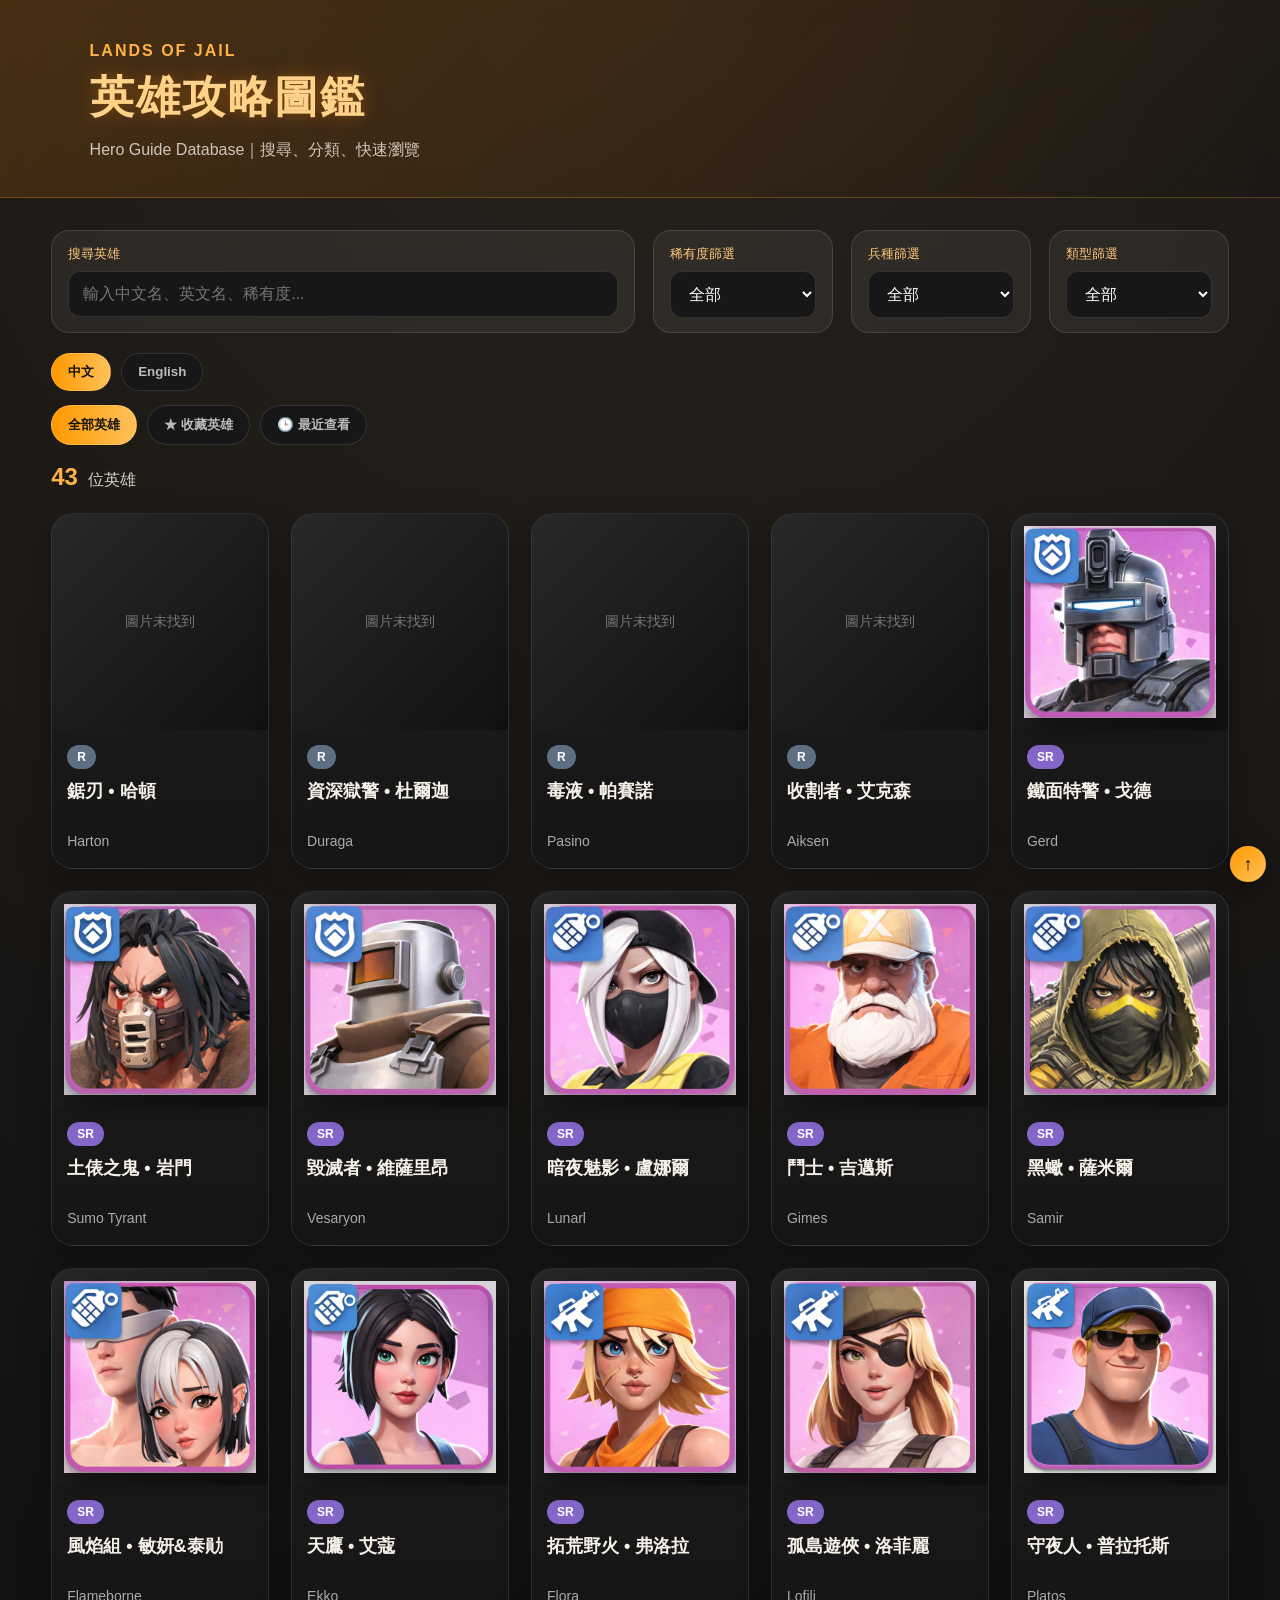
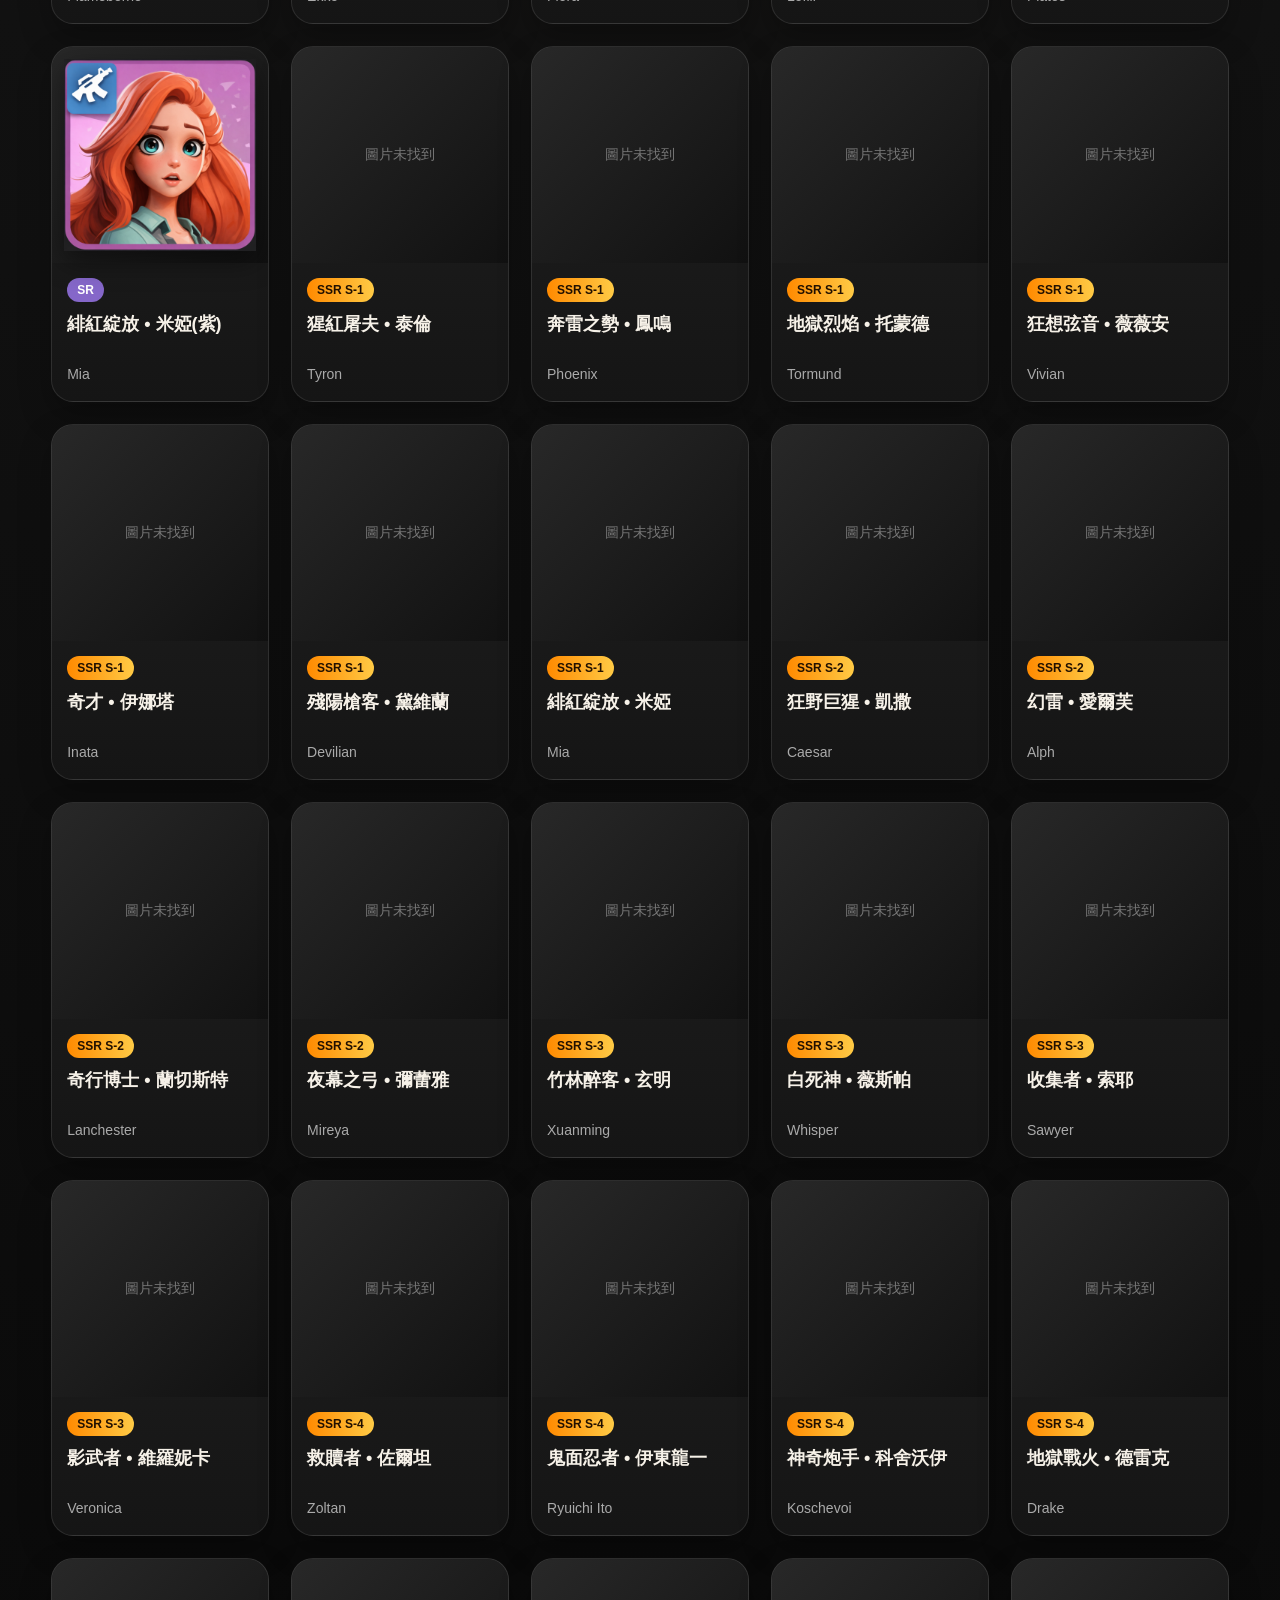
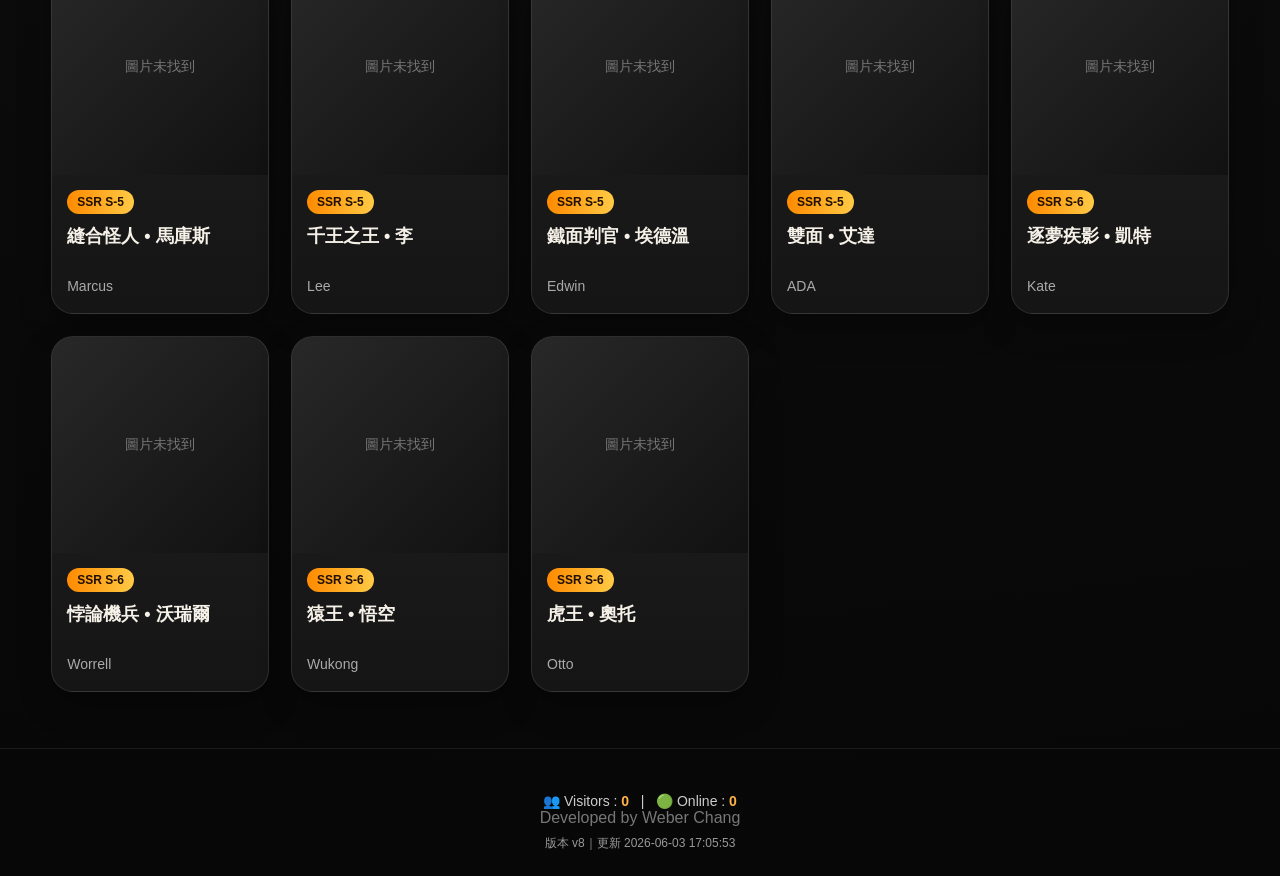
==== index.html @ a863eb81 "Upgrade" ====
<!DOCTYPE html>
<html lang="zh-Hant">
<head>

  <!-- =====================================
       基本設定
  ====================================== -->

  <meta charset="UTF-8">
  <meta name="viewport"
        content="width=device-width, initial-scale=1.0">

  <!-- =====================================
       SEO
  ====================================== -->

  <title>
    Lands of Jail 英雄圖鑑｜英雄技能、專武、收藏查詢
  </title>

  <meta name="description"
        content="Lands of Jail 英雄圖鑑，提供全英雄資料、技能等級、專屬裝備、兵種分類、戰爭型與發展型查詢功能。">

  <meta name="keywords"
        content="Lands of Jail,英雄圖鑑,英雄攻略,Hero Guide,SSR,SR,R,專屬裝備,技能查詢">

  <meta name="author"
        content="Weber Chang">

  <meta name="robots"
        content="index,follow">

  <!-- =====================================
       Open Graph
       Facebook / LINE / Discord
  ====================================== -->

  <meta property="og:title"
        content="Lands of Jail 英雄圖鑑">

  <meta property="og:description"
        content="英雄技能、專武、收藏、兵種分類完整查詢">

  <meta property="og:type"
        content="website">

  <meta property="og:url"
        content="https://zx03941230-blip.github.io/Lands-of-Jail-Web/">

  <meta property="og:image"
        content="https://zx03941230-blip.github.io/Lands-of-Jail-Web/images/cover.jpg">

  <meta property="og:locale"
        content="zh_TW">

  <!-- =====================================
       Twitter Card
  ====================================== -->

  <meta name="twitter:card"
        content="summary_large_image">

  <meta name="twitter:title"
        content="Lands of Jail 英雄圖鑑">

  <meta name="twitter:description"
        content="英雄技能、專武、收藏、兵種分類完整查詢">

  <meta name="twitter:image"
        content="https://zx03941230-blip.github.io/Lands-of-Jail-Web/images/cover.jpg">

  <!-- =====================================
       Favicon
  ====================================== -->

  <link rel="icon" href="favicon.ico">

  <!-- =====================================
       CSS
       修改版號可強制刷新快取
  ====================================== -->

  <link rel="stylesheet"
        href="style.css?v=1.0.5">

</head>
<body>
  <header class="topbar">
    <div>
      <p class="eyebrow">Lands of Jail</p>
      <h1 id="siteTitle">英雄攻略圖鑑</h1>
      <p id="siteSubtitle" class="subtitle">Hero Guide Database｜搜尋、分類、快速瀏覽</p>
    </div>
  </header>

  <main class="container">
    <button id="filterToggleBtn" class="filter-toggle" onclick="toggleFilters()">🔍 搜尋 / 篩選</button>
    <section id="toolbar" class="toolbar">
      <div class="search-wrap">
        <label id="searchLabel" for="searchInput">搜尋英雄</label>
        <input id="searchInput" type="text" placeholder="輸入中文名、英文名、稀有度..." />
      </div>

      <div class="filter-wrap">
        <label id="rarityLabel" for="rarityFilter">稀有度篩選</label>
        <select id="rarityFilter">
          <option value="ALL">全部</option>
        </select>
      </div>
      
      <div class="filter-wrap">
          <label id="roleLabel" for="roleFilter">兵種篩選</label>
          <select id="roleFilter">
            <option value="ALL">全部</option>
          </select>
        </div>

        <div class="filter-wrap">
          <label id="typeLabel" for="typeFilter">類型篩選</label>
          <select id="typeFilter">
            <option value="ALL">全部</option>
          </select>
        </div>
    </section>

    <section class="lang-switch-wrap">
      <button class="lang-btn active" data-lang="zh" onclick="setLanguage('zh', this)">中文</button>
      <button class="lang-btn" data-lang="en" onclick="setLanguage('en', this)">English</button>
    </section>

    <section class="view-tabs">
      <button id="tabAllHeroes" class="view-tab active" data-view="ALL" onclick="setHeroView('ALL', this)">全部英雄</button>
      <button id="tabFavoriteHeroes" class="view-tab" data-view="FAVORITE" onclick="setHeroView('FAVORITE', this)">★ 收藏英雄</button>
      <button id="tabRecentHeroes" class="view-tab" data-view="RECENT" onclick="setHeroView('RECENT', this)">🕒 最近查看</button>
    </section>

    <section class="summary">
      <span id="heroCount">0</span>
      <span id="heroCountText">位英雄</span>
    </section>

    <section id="heroGrid" class="hero-grid"></section>
  </main>

  <footer>
  
    <div class="site-stats">

        👥 Visitors :
        <span id="visitorCount">0</span>

        &nbsp;&nbsp;|&nbsp;&nbsp;

        🟢 Online :
        <span id="onlineCount">0</span>

    </div>
  
    Developed by Weber Chang
    
    <div id="siteVersion" class="site-version">版本載入中...</div>
    
  </footer>


  <script src="heroes.js?v=1.0.5"></script>
  <script>
  
    /* =========================================
       01. DOM Elements
    ========================================= */
    
    const heroGrid = document.getElementById('heroGrid');
    const searchInput = document.getElementById('searchInput');
    const rarityFilter = document.getElementById('rarityFilter');
    const heroCount = document.getElementById('heroCount');
    const roleFilter = document.getElementById('roleFilter');
    const typeFilter = document.getElementById('typeFilter');

    const rarityOrder = ['R', 'SR', 'SSR S-1', 'SSR S-2', 'SSR S-3', 'SSR S-4', 'SSR S-5', 'SSR S-6'];
    let currentHeroId = null;
    let favoriteHeroes = JSON.parse(localStorage.getItem("favoriteHeroes") || "[]");
    let currentHeroView = "ALL";
    let currentLang = localStorage.getItem("currentLang") || "zh";
    let recentHeroes = JSON.parse(localStorage.getItem("recentHeroes") || "[]");

    /* =========================================
       01A. Asset Helpers
    ========================================= */

    function imagePath(hero) {
      return `images/heroes/${hero.image}`;
    }

    /* =========================================
       02. Filter Options
    ========================================= */

    function buildRarityFilter() {
      rarityFilter.innerHTML = `<option value="ALL">${t("all")}</option>`;

      const rarities = [...new Set(HEROES.map(h => h.rarity))]
        .sort((a, b) => rarityOrder.indexOf(a) - rarityOrder.indexOf(b));

      rarities.forEach(rarity => {
        const option = document.createElement('option');
        option.value = rarity;
        option.textContent = rarity;
        rarityFilter.appendChild(option);
      });
    }

    /* =========================================
       03. Render Hero Cards
    ========================================= */

    function renderHeroes() {
      const keyword = searchInput.value.trim().toLowerCase();
      const selectedRarity = rarityFilter.value;
      const selectedRole = roleFilter.value;
      const selectedType = typeFilter.value;

      const filtered = HEROES.filter(hero => {
        const text = `${hero.rarity} ${hero.nameZh} ${hero.nameEn} ${hero.role} ${hero.type}`.toLowerCase();

        const heroRoleZh = String(hero.role || "").split(/\n/)[0].trim();
        const heroTypeZh = String(hero.type || "").split(/\n/)[0].trim();

        const matchKeyword = !keyword || text.includes(keyword);
        const matchRarity = selectedRarity === 'ALL' || hero.rarity === selectedRarity;
        const matchRole = selectedRole === "ALL" || heroRoleZh === selectedRole;
        const matchType = selectedType === "ALL" || heroTypeZh === selectedType;
        
        const matchView =
            currentHeroView === "ALL" ||
            (currentHeroView === "FAVORITE" && favoriteHeroes.includes(hero.id)) ||
            (currentHeroView === "RECENT" && recentHeroes.includes(hero.id));

        return matchKeyword && matchRarity && matchRole && matchType && matchView;
      });

      heroCount.textContent = filtered.length;
      heroGrid.innerHTML = '';

      filtered.forEach(hero => {
        const card = document.createElement('article');
        card.className = 'hero-card';
        card.innerHTML = `
          <div class="image-box">
            <img src="${imagePath(hero)}" alt="${hero.nameZh}" loading="lazy" onerror="this.parentElement.classList.add('missing'); this.remove();" />
          </div>
          <div class="card-body">
            <span class="rarity ${hero.rarity.replaceAll(' ', '_')}">${hero.rarity}</span>
            <h2>${getHeroDisplayName(hero)}</h2>
            <p>${getHeroSubName(hero) || '&nbsp;'}</p>
          </div>
        `;

        card.addEventListener("click", () => openHeroModal(hero));
        heroGrid.appendChild(card);
      });
    }

    /* =========================================
       04. Hero Modal
    ========================================= */

    function openHeroModal(hero) {

        currentHeroId = hero.id;
        addRecentHero(hero.id);

        document.getElementById("heroModal").classList.add("active");

        document.getElementById("modalHeroImage").src = `images/heroes/${hero.image}`;
        document.getElementById("modalHeroImage").alt = getHeroDisplayName(hero);

        document.getElementById("modalRarity").textContent = hero.rarity || "-";
        document.getElementById("modalNameZh").textContent = getHeroDisplayName(hero);
        document.getElementById("modalNameEn").textContent = getHeroSubName(hero);
        document.getElementById("modalMeta").textContent = getHeroMeta(hero);

        document.getElementById("modalStats").innerHTML = `
            <div class="stat-item"><div class="stat-label">${t("statArrestAtk")}</div><div class="stat-value">${formatNumber(hero.stats?.arrestAtk)}</div></div>
            <div class="stat-item"><div class="stat-label">${t("statArrestDef")}</div><div class="stat-value">${formatNumber(hero.stats?.arrestDef)}</div></div>
            <div class="stat-item"><div class="stat-label">${t("statArrestHp")}</div><div class="stat-value">${formatNumber(hero.stats?.arrestHp)}</div></div>
            <div class="stat-item"><div class="stat-label">${t("statWarAtkDef")}</div><div class="stat-value">${formatPercent(hero.stats?.warAtkDef)}</div></div>
        `;

        renderSkillList("modalGlobalBonus", [hero.globalBonus]);
        renderSkillList("modalArrestSkills", hero.arrestSkills);
        renderSkillList("modalWarSkills", hero.warSkills);
        renderEquipment("modalEquipment", hero.exclusiveEquipment);

        toggleEmptySection("modalGlobalBonus");
        toggleEmptySection("modalArrestSkills");
        toggleEmptySection("modalWarSkills");
        toggleEmptySection("modalEquipment");

        updateStaticTexts();
        initMobileSections();

        const url = new URL(window.location);
        url.searchParams.set("id", hero.id);
        history.replaceState(null, "", url);
    }

    function toggleEmptySection(contentId) {
        const content = document.getElementById(contentId);
        if (!content) return;

        const section = content.closest(".modal-section");
        if (!section) return;

        const hasRealContent =
            content.querySelector(".skill-item") ||
            content.querySelector(".stat-item");

        section.style.display = hasRealContent ? "" : "none";
    }
        
    /* =========================================
       05. Mobile Accordion
    ========================================= */
    
    function toggleFilters() {
        document.getElementById("toolbar").classList.toggle("collapsed");
    }
    
    /* =========================================
       05. Mobile Accordion
    ========================================= */
    
    function initMobileSections() {
        const isMobile = window.innerWidth <= 1024;
        const sections = document.querySelectorAll(".modal-section");

        sections.forEach(section => {
            const title = section.querySelector("h3");

            if (!title) return;

            title.onclick = null;

            if (!isMobile) {
                section.classList.remove("collapsed");
                return;
            }

            title.onclick = () => {
                section.classList.toggle("collapsed");
            };

            // 非 PC 版：全部預設收合
            section.classList.add("collapsed");
        });
    }
    
    /* =========================================
       06. Equipment Render
    ========================================= */
    
    function renderEquipment(targetId, equipment) {
        const target = document.getElementById(targetId);

        if (!equipment || !equipment.name || equipment.name === "-") {
            target.innerHTML = `<p class="empty-text">${t("noData")}</p>`;
            return;
        }

        let html = "";

        html += createSkillHTML({
            name: equipment.name,
            description: t("equipment"),
            image: equipment.image
        });

        if (equipment.arrestSkill && equipment.arrestSkill.name && equipment.arrestSkill.name !== "-") {
            html += createSkillHTML({
                ...equipment.arrestSkill,
                description: getZhOnly(equipment.arrestSkill.description)
            });
        }

        if (equipment.warSkill && equipment.warSkill.name && equipment.warSkill.name !== "-") {
            html += createSkillHTML({
                ...equipment.warSkill,
                description: getZhOnly(equipment.warSkill.description)
            });
        }

        target.innerHTML = html;
    }
    
    /* =========================================
       07. Format Helpers
    ========================================= */
    
    function formatNumber(value) {
        if (value === undefined || value === null || value === "" || value === "-") {
            return "-";
        }

        const num = Number(value);

        if (Number.isNaN(num)) {
            return value;
        }

        return num.toLocaleString("en-US");
    }

    function formatPercent(value) {
        if (value === undefined || value === null || value === "" || value === "-") {
            return "-";
        }

        const num = Number(value);

        if (Number.isNaN(num)) {
            return value;
        }

        return `${(num * 100).toFixed(2)}%`;
    }

    /* =========================================
       08. Share Hero Link
       維護說明：
       - 複製目前網址
       - 搭配 ?id=Hxxx 可直接分享指定英雄
    ========================================= */
    function copyHeroLink() {
        const currentUrl = window.location.href;
        const btn = document.querySelector(".share-btn");

        navigator.clipboard.writeText(currentUrl).then(() => {
            const oldText = btn.textContent;

            btn.textContent = t("copied");

            setTimeout(() => {
                btn.textContent = t("share");
            }, 1500);
        }).catch(() => {
            alert(
                isEnglishMode()
                    ? "Copy failed. Please copy the URL manually."
                    : "複製失敗，請手動複製網址。"
            );
        });
    }

    function closeHeroModal() {
        document.getElementById("heroModal").classList.remove("active");

        const url = new URL(window.location);
        url.searchParams.delete("id");
        history.replaceState(null, "", url);
    }
    
    /* =========================================
       09. Back To Top
       維護說明：
       - 首頁狀態：回到網頁最上方
       - Modal 開啟狀態：回到 Modal 最上方
    ========================================= */
    function scrollModalTop() {
        const activeModalCard = document.querySelector(".modal-overlay.active .modal-card");

        if (activeModalCard) {
            activeModalCard.scrollTo({
                top: 0,
                behavior: "smooth"
            });
        } else {
            window.scrollTo({
                top: 0,
                behavior: "smooth"
            });
        }
    }

    /* =========================================
       10. Skill Render
    ========================================= */

    function renderSkillList(targetId, skills) {
        const target = document.getElementById(targetId);

        if (!skills || skills.length === 0) {
            target.innerHTML = `<p class="empty-text">${t("noData")}</p>`;
            return;
        }

        target.innerHTML = skills
            .filter(skill => skill.name && skill.name !== "-")
            .map(skill => createSkillHTML(skill))
            .join("");

        if (target.innerHTML.trim() === "") {
            target.innerHTML = `<p class="empty-text">${t("noData")}</p>`;
        }
    }

    function renderSingleSkill(targetId, item) {
        const target = document.getElementById(targetId);

        if (!item || !item.name || item.name === "-") {
            target.innerHTML = `<p class="empty-text">${t("noData")}</p>`;
            return;
        }

        target.innerHTML = createSkillHTML(item);
    }

    /* =========================================
       11. Skill Level System
    ========================================= */

    function createSkillHTML(skill) {
        const img = skill.image && !skill.image.endsWith("_-.png")
            ? `images/skills/${skill.image}`
            : "";

        const hasLevels = skill.template && skill.maxLevel && skill.levels;

        const defaultLv = skill.maxLevel || 1;
        const desc = hasLevels
            ? buildSkillDescription(skill, defaultLv)
            : (
                isEnglishMode()
                    ? (skill.descriptionEn || skill.description || skill.arrestDescription || skill.warDescription || "-")
                    : (skill.description || skill.arrestDescription || skill.warDescription || "-")
              );

        const levelButtons = hasLevels
            ? createLevelButtons(skill.maxLevel, defaultLv)
            : "";

        return `
            <div class="skill-item">
                <div class="skill-media">
                    ${
                        img
                        ? `<img src="${img}" alt="${skill.name}" onerror="this.style.display='none'">`
                        : ""
                    }

                    ${levelButtons}
                </div>

                <div class="skill-info">
                    ${getSkillName(skill) ? `<h4>${getSkillName(skill)}</h4>` : ""}

                    <p class="skill-desc"
                       data-template="${escapeHtml(getSkillTemplate(skill))}"
                       data-levels='${JSON.stringify(skill.levels || {})}'>
                       ${desc}
                    </p>
                </div>
            </div>
        `;
    }
    
    function createLevelButtons(maxLevel, activeLevel) {
        let html = `<div class="skill-levels">`;

        for (let i = 1; i <= maxLevel; i++) {
            html += `
                <button class="level-btn ${i === activeLevel ? "active" : ""}"
                        onclick="changeSkillLevel(this, ${i})">
                    Lv.${i}
                </button>
            `;
        }

        html += `</div>`;
        return html;
    }

    function changeSkillLevel(button, level) {
        const skillItem = button.closest(".skill-item");
        const descEl = skillItem.querySelector(".skill-desc");

        const template = descEl.dataset.template;
        const levels = JSON.parse(descEl.dataset.levels || "{}");

        descEl.innerHTML = applySkillTemplate(template, levels[level]);

        skillItem.querySelectorAll(".level-btn").forEach(btn => {
            btn.classList.remove("active");
        });

        button.classList.add("active");
    }

    function buildSkillDescription(skill, level) {
        return applySkillTemplate(getSkillTemplate(skill), skill.levels?.[level]);
    }

    function applySkillTemplate(template, values) {
        if (!template || !values) {
            return "-";
        }

        return escapeHtml(template)
            .replaceAll("{A}", `<span class="skill-var">${values.A ?? "-"}</span>`)
            .replaceAll("{B}", `<span class="skill-var">${values.B ?? "-"}</span>`)
            .replaceAll("{C}", `<span class="skill-var">${values.C ?? "-"}</span>`);
    }

    /* =========================================
       12. Text Helpers
    ========================================= */

    function escapeHtml(text) {
        return String(text)
            .replaceAll("&", "&amp;")
            .replaceAll('"', "&quot;")
            .replaceAll("<", "&lt;")
            .replaceAll(">", "&gt;");
    }
    
    function getZhOnly(text) {
        if (!text) return "-";

        return String(text)
            .split(/\n/)
            .map(line => line.trim())
            .filter(line => line)
            .filter(line => !/^[A-Za-z0-9\s.,%'"()\-:+/]+$/.test(line))
            .join("\n") || "-";
    }
    
    /* =========================================
       13. URL Hero Direct Open
    ========================================= */
    
    function openHeroFromUrl() {
        const params = new URLSearchParams(window.location.search);
        const heroId = params.get("id");

        if (!heroId) return;

        const hero = HEROES.find(h => h.id === heroId);

        if (hero) {
            openHeroModal(hero);
        }
    }
    
    /* =========================================
       14. Filter Builder
    ========================================= */
    
    function translateRole(role){

        const map = {

            "槍械兵":"Shooter",

            "投彈兵":"Bomber",

            "盾牌兵":"Guardian"
        };

        return isEnglishMode()
            ? (map[role] || role)
            : role;
    }
    
    function translateType(type){

        const map = {

            "軍事型":"Military",

            "發展型":"Development"
        };

        return isEnglishMode()
            ? (map[type] || type)
            : type;
    }
    

    function buildExtraFilters() {
        buildSelectFilter(roleFilter, HEROES.map(h => h.role), "role");
        buildSelectFilter(typeFilter, HEROES.map(h => h.type), "type");
    }

    function getPrimaryZhValue(value) {
        return String(value || "")
            .split(/\n/)
            .map(v => v.trim())
            .filter(Boolean)[0] || "";
    }

    function buildSelectFilter(selectEl, values, kind) {
        const cleanValues = [...new Set(
            values
                .map(getPrimaryZhValue)
                .filter(v => v && v !== "-")
        )].sort();

        cleanValues.forEach(value => {
            const option = document.createElement("option");
            option.value = value;

            if (kind === "role") {
                option.textContent = translateRole(value);
            } else if (kind === "type") {
                option.textContent = translateType(value);
            } else {
                option.textContent = value;
            }

            selectEl.appendChild(option);
        });
    }

    /* =========================================
       15. App Init 初始化語言按鈕
    ========================================= */

    window.addEventListener("DOMContentLoaded", async () => {

        /* =========================
           Modal 點背景關閉
        ========================= */

        document
            .getElementById("heroModal")
            .addEventListener("click", function (e) {

                if (e.target.id === "heroModal") {
                    closeHeroModal();
                }

            });

        /* =========================
           手機預設收合搜尋
        ========================= */

        if (window.innerWidth <= 768) {

            document
                .getElementById("toolbar")
                .classList.add("collapsed");

        }

        /* =========================
           建立篩選器
        ========================= */

        buildRarityFilter();
        buildExtraFilters();

        /* =========================
           初始化語言按鈕
        ========================= */

        document
            .querySelectorAll(".lang-btn")
            .forEach(btn => {

                btn.classList.toggle(
                    "active",
                    btn.dataset.lang === currentLang
                );

            });

        /* =========================
           首次渲染
           先顯示英雄，避免 Firebase 失敗影響畫面
        ========================= */

        renderHeroes();

        updateStaticTexts();

        loadSiteVersion();

        openHeroFromUrl();

        /* =========================
           搜尋事件
        ========================= */

        searchInput.addEventListener(
            "input",
            renderHeroes
        );

        rarityFilter.addEventListener(
            "change",
            renderHeroes
        );

        roleFilter.addEventListener(
            "change",
            renderHeroes
        );

        typeFilter.addEventListener(
            "change",
            renderHeroes
        );

        /* =========================
           Firebase 統計
           放最後，失敗也不影響英雄列表
        ========================= */

        try {

            if (typeof initVisitorCounter === "function") {
                await initVisitorCounter();
            }

            if (typeof initOnlineCounter === "function") {
                await initOnlineCounter();
            }

            if (typeof startVisitorDisplay === "function") {
                startVisitorDisplay();
            }

        } catch (err) {

            console.warn(
                "Firebase Stats Init Failed",
                err
            );

        }

    });
    
    /* =========================================
       15A. Site Version
    ========================================= */
    
    function loadSiteVersion() {
        fetch(`version.json?v=${Date.now()}`)
            .then(res => res.json())
            .then(data => {
                document.getElementById("siteVersion").textContent =
                    `版本 v${data.version}｜更新 ${data.updatedAt}`;
            })
            .catch(() => {
                document.getElementById("siteVersion").textContent =
                    "版本資訊無法讀取";
            });
    }
    
    /* =========================================
       16. Favorites function | 收藏
    ========================================= */
    
    function toggleFavoriteHero() {
        if (!currentHeroId) return;

        if (favoriteHeroes.includes(currentHeroId)) {
            favoriteHeroes = favoriteHeroes.filter(id => id !== currentHeroId);
        } else {
            favoriteHeroes.push(currentHeroId);
        }

        localStorage.setItem("favoriteHeroes", JSON.stringify(favoriteHeroes));
        updateFavoriteButton();
    }

    function updateFavoriteButton() {
        const btn = document.querySelector(".favorite-btn");
        if (!btn || !currentHeroId) return;

        if (favoriteHeroes.includes(currentHeroId)) {
            btn.textContent = t("favorited");
            btn.classList.add("active");
        } else {
            btn.textContent = t("favorite");
            btn.classList.remove("active");
        }
    }
    
    /* =========================================
       17. 上一位 / 下一位 function
    ========================================= */
    
    function getCurrentHeroIndex() {
        return HEROES.findIndex(hero => hero.id === currentHeroId);
    }

    function openPrevHero() {
        const index = getCurrentHeroIndex();
        if (index < 0) return;

        const prevIndex = index === 0 ? HEROES.length - 1 : index - 1;
        openHeroModal(HEROES[prevIndex]);
    }

    function openNextHero() {
        const index = getCurrentHeroIndex();
        if (index < 0) return;

        const nextIndex = index === HEROES.length - 1 ? 0 : index + 1;
        openHeroModal(HEROES[nextIndex]);
    }
    
    /* =========================================
       18. 最近查看 function
    ========================================= */
    
    function setHeroView(view, button) {
        currentHeroView = view;

        document.querySelectorAll(".view-tab").forEach(btn => {
            btn.classList.remove("active");
        });

        button.classList.add("active");

        renderHeroes();
    }

    function addRecentHero(heroId) {
        recentHeroes = recentHeroes.filter(id => id !== heroId);
        recentHeroes.unshift(heroId);
        recentHeroes = recentHeroes.slice(0, 20);

        localStorage.setItem("recentHeroes", JSON.stringify(recentHeroes));
    }
    
    /* =========================================
       19. Language Switch function
    ========================================= */
    
    function setLanguage(lang, button) {
        currentLang = lang;
        localStorage.setItem("currentLang", lang);

        document.querySelectorAll(".lang-btn").forEach(btn => {
            btn.classList.toggle("active", btn.dataset.lang === currentLang);
        });

        rebuildFiltersForCurrentLanguage();
        renderHeroes();
        updateStaticTexts();

        if (currentHeroId) {
            const hero = HEROES.find(h => h.id === currentHeroId);
            if (hero && document.getElementById("heroModal").classList.contains("active")) {
                openHeroModal(hero);
            }
        }
    }

    function rebuildFiltersForCurrentLanguage() {
        const selectedRarity = rarityFilter.value || "ALL";
        const selectedRole = roleFilter.value || "ALL";
        const selectedType = typeFilter.value || "ALL";

        rarityFilter.innerHTML =
            `<option value="ALL">${t("all")}</option>`;

        roleFilter.innerHTML =
            `<option value="ALL">${t("all")}</option>`;

        typeFilter.innerHTML =
            `<option value="ALL">${t("all")}</option>`;

        buildRarityFilter();
        buildExtraFilters();

        rarityFilter.value = [...rarityFilter.options].some(o => o.value === selectedRarity)
            ? selectedRarity
            : "ALL";

        roleFilter.value = [...roleFilter.options].some(o => o.value === selectedRole)
            ? selectedRole
            : "ALL";

        typeFilter.value = [...typeFilter.options].some(o => o.value === selectedType)
            ? selectedType
            : "ALL";
    }

    function isEnglishMode() {
        return currentLang === "en";
    }

    function getHeroDisplayName(hero) {
        return isEnglishMode()
            ? (hero.nameEn || hero.nameZh || "-")
            : (hero.nameZh || "-");
    }

    function getHeroSubName(hero) {
        return isEnglishMode()
            ? (hero.nameZh || "")
            : (hero.nameEn || "");
    }

    function getFirstLine(text) {
        return String(text || "-").split(/\n/)[0].trim() || "-";
    }

    function getSecondLine(text) {
        return String(text || "").split(/\n/)[1]?.trim() || "";
    }

    function getHeroRole(hero) {
        const zh = getFirstLine(hero.role);
        const en = getSecondLine(hero.role) || translateRole(zh);
        return isEnglishMode() ? en : zh;
    }

    function getHeroType(hero) {
        const zh = getFirstLine(hero.type);
        const en = getSecondLine(hero.type) || translateType(zh);
        return isEnglishMode() ? en : zh;
    }

    function getHeroObtainSource(hero) {
        const zh = getFirstLine(hero.obtainSource);
        const en = getSecondLine(hero.obtainSource);
        return isEnglishMode() ? (en || zh) : zh;
    }

    function getHeroMeta(hero) {
        return `${getHeroRole(hero)} ｜ ${getHeroType(hero)} ｜ ${getHeroObtainSource(hero)}`;
    }

    function getSkillTemplate(skill) {
        return isEnglishMode()
            ? (skill.templateEn || skill.template || "")
            : (skill.template || "");
    }

    function getSkillName(skill) {
        return isEnglishMode()
            ? ""
            : (skill.name || "-");
    }
    
    function t(key) {

        const dict = {

            zh: {
                title: "英雄攻略圖鑑",
                subtitle: "Hero Guide Database｜搜尋、分類、快速瀏覽",
                filterToggle: "🔍 搜尋 / 篩選",
                searchHero: "搜尋英雄",
                searchPlaceholder: "輸入中文名、英文名、稀有度...",
                rarityFilter: "稀有度篩選",
                roleFilter: "兵種篩選",
                typeFilter: "類型篩選",
                heroCount: "位英雄",
                allHeroes: "全部英雄",
                favoriteHeroes: "★ 收藏英雄",
                recentHeroes: "🕒 最近查看",
                all: "全部",

                shooter: "槍械兵",
                bomber: "投彈兵",
                guardian: "盾牌兵",
                military: "軍事型",
                development: "發展型",

                stats: "能力數值",
                globalBonus: "全域加成",
                arrestSkills: "緝捕技能",
                warSkills: "戰爭技能",
                equipment: "專屬裝備",
                share: "🔗 分享",
                copied: "✓ 已複製",
                favorite: "☆ 收藏",
                favorited: "★ 已收藏",
                prev: "← 上一位",
                next: "下一位 →",
                noData: "無資料",

                statArrestAtk: "緝捕攻擊",
                statArrestDef: "緝捕防禦",
                statArrestHp: "緝捕生命",
                statWarAtkDef: "戰爭攻防"
            },

            en: {
                title: "Hero Guide",
                subtitle: "Search · Filter · Browse Heroes",
                filterToggle: "🔍 Search / Filters",
                searchHero: "Search Hero",
                searchPlaceholder: "Hero name, rarity...",
                rarityFilter: "Rarity",
                roleFilter: "Troop Type",
                typeFilter: "Category",
                heroCount: "Heroes",
                allHeroes: "All Heroes",
                favoriteHeroes: "★ Favorites",
                recentHeroes: "🕒 Recent",
                all: "All",

                shooter: "Shooter",
                bomber: "Bomber",
                guardian: "Guardian",
                military: "Military",
                development: "Development",

                stats: "Stats",
                globalBonus: "Global Bonus",
                arrestSkills: "Arrest Skills",
                warSkills: "War Skills",
                equipment: "Exclusive Equipment",
                share: "🔗 Share",
                copied: "✓ Copied",
                favorite: "☆ Favorite",
                favorited: "★ Favorited",
                prev: "← Previous",
                next: "Next →",
                noData: "No data",

                statArrestAtk: "Arrest ATK",
                statArrestDef: "Arrest DEF",
                statArrestHp: "Arrest HP",
                statWarAtkDef: "War ATK/DEF"
            }
        };

        return dict[currentLang]?.[key]
            || dict.zh[key]
            || key;
    }

    function updateStaticTexts() {

        document.documentElement.lang = isEnglishMode() ? "en" : "zh-Hant";

        document.getElementById("siteTitle").textContent =
            t("title");

        document.getElementById("siteSubtitle").textContent =
            t("subtitle");

        document.getElementById("filterToggleBtn").textContent =
            t("filterToggle");

        document.getElementById("searchLabel").textContent =
            t("searchHero");

        searchInput.placeholder =
            t("searchPlaceholder");

        document.getElementById("rarityLabel").textContent =
            t("rarityFilter");

        document.getElementById("roleLabel").textContent =
            t("roleFilter");

        document.getElementById("typeLabel").textContent =
            t("typeFilter");

        document.getElementById("tabAllHeroes").textContent =
            t("allHeroes");

        document.getElementById("tabFavoriteHeroes").textContent =
            t("favoriteHeroes");

        document.getElementById("tabRecentHeroes").textContent =
            t("recentHeroes");

        document.getElementById("heroCountText").textContent =
            t("heroCount");

        document.getElementById("titleStats").textContent =
            t("stats");

        document.getElementById("titleGlobalBonus").textContent =
            t("globalBonus");

        document.getElementById("titleArrestSkills").textContent =
            t("arrestSkills");

        document.getElementById("titleWarSkills").textContent =
            t("warSkills");

        document.getElementById("titleEquipment").textContent =
            t("equipment");

        document.getElementById("shareBtn").textContent =
            t("share");

        document.getElementById("prevHeroBtn").textContent =
            t("prev");

        document.getElementById("nextHeroBtn").textContent =
            t("next");

        updateFavoriteButton();
    }
    
    /* =========================================
       20. Visitor Counter | 統計在線人數資料相關
    ========================================= */
    
    /* －－－－ 累積訪客 －－－－ */ 
    
    async function initVisitorCounter(){

        if(localStorage.getItem("visited")){
            return;
        }

        const counterRef =
            firebaseRef(firebaseDB,"site/visitors");

        const snap =
            await firebaseGet(counterRef);

        let count = 0;

        if(snap.exists()){
            count = snap.val();
        }

        count++;

        await firebaseSet(counterRef,count);

        localStorage.setItem("visited","1");
    }
    
    /* －－－－ 在線人數 －－－－ */ 
    
    async function initOnlineCounter(){

        const userId =
            crypto.randomUUID();

        const onlineRef =
            firebaseRef(firebaseDB,
            `online/${userId}`);

        await firebaseSet(onlineRef,true);

        firebaseOnDisconnect(onlineRef).remove();

        firebaseOnValue(
            firebaseRef(firebaseDB,"online"),
            snapshot=>{

                const online =
                    snapshot.exists()
                    ? Object.keys(snapshot.val()).length
                    : 0;

                document.getElementById(
                    "onlineCount"
                ).textContent = online;

            }
        );
    }
    
    /* －－－－ 更新訪客數 －－－－ */ 
    
    function startVisitorDisplay(){

        firebaseOnValue(
            firebaseRef(firebaseDB,"site/visitors"),
            snapshot=>{

                document.getElementById(
                    "visitorCount"
                ).textContent =
                    snapshot.val() || 0;

            }
        );
    }

  </script>

<!-- Hero Detail Modal -->
<div id="heroModal" class="modal-overlay">
  <div class="modal-card">
    <button class="modal-close" onclick="closeHeroModal()">×</button>

    <div class="modal-header mobile-hero-card">
      <img id="modalHeroImage" class="modal-hero-img" src="" alt="">

      <div class="hero-header-info">
        <div id="modalRarity" class="modal-rarity"></div>

        <div class="modal-title-row">
          <h2 id="modalNameZh"></h2>

          <div class="modal-action-row">
            <button
                id="shareBtn"
                class="share-btn"
                onclick="copyHeroLink()">
                🔗 分享
            </button>
            <button
                id="favoriteBtn"
                class="favorite-btn"
                onclick="toggleFavoriteHero()">
                ☆ 收藏
            </button>
          </div>
        </div>

        <p id="modalNameEn"></p>
        <p id="modalMeta"></p>
      </div>
    </div>

    <div class="modal-section">
      <h3 id="titleStats">能力數值</h3>
      <div id="modalStats" class="stat-grid"></div>
    </div>

    <div class="modal-section">
      <h3 id="titleGlobalBonus">全域加成</h3>
      <div id="modalGlobalBonus" class="skill-list"></div>
    </div>

    <div class="modal-section">
      <h3 id="titleArrestSkills">緝捕技能</h3>
      <div id="modalArrestSkills" class="skill-list"></div>
    </div>

    <div class="modal-section">
      <h3 id="titleWarSkills">戰爭技能</h3>
      <div id="modalWarSkills" class="skill-list"></div>
    </div>

    <div class="modal-section">
      <h3 id="titleEquipment">專屬裝備</h3>
      <div id="modalEquipment" class="skill-list"></div>
    </div>

    <div class="modal-nav-row">
      <button id="prevHeroBtn" onclick="openPrevHero()">
          ← 上一位
      </button>

      <button id="nextHeroBtn" onclick="openNextHero()">
          下一位 →
      </button>
    </div>
  </div>
</div>

<button id="backToTop" class="back-to-top" onclick="scrollModalTop()">↑</button>

  <script type="module">

  import { initializeApp }
  from "https://www.gstatic.com/firebasejs/12.14.0/firebase-app.js";

  import {
    getDatabase,
    ref,
    get,
    set,
    update,
    onValue,
    onDisconnect
  }
  from "https://www.gstatic.com/firebasejs/12.14.0/firebase-database.js";

  const firebaseConfig = {
    apiKey: "AIzaSyBDoK1997T6r38GlGWONnDNDJZld1ohb4Y",
    authDomain: "landsofjailheroguide.firebaseapp.com",
    databaseURL: "https://landsofjailheroguide-default-rtdb.asia-southeast1.firebasedatabase.app",
    projectId: "landsofjailheroguide",
    storageBucket: "landsofjailheroguide.firebasestorage.app",
    messagingSenderId: "719438956568",
    appId: "1:719438956568:web:b104bb0191fa20ae2f9b6d"
  };

  const app = initializeApp(firebaseConfig);
  const db = getDatabase(app);

  window.firebaseDB = db;
  window.firebaseRef = ref;
  window.firebaseGet = get;
  window.firebaseSet = set;
  window.firebaseUpdate = update;
  window.firebaseOnValue = onValue;
  window.firebaseOnDisconnect = onDisconnect;

  </script>

</body>
</html>
---- style.css ----
/* =========================================
   Lands of Jail Hero Database UI
   Developed by Weber Chang
========================================= */

/* =========================================
   01. Global Reset
   未來新增：全站通用設定放這裡
========================================= */

*{
    box-sizing:border-box;
    margin:0;
    padding:0;
}

html{
    scroll-behavior:smooth;
}

body{
    font-family:"Microsoft JhengHei",Arial,sans-serif;
    background:radial-gradient(circle at top,#27211b 0,#111 42%,#070707 100%);
    color:#f6f1e8;
    min-height:100vh;
    overflow-x:hidden;
}

/* =========================================
   02. Topbar
   未來新增：Logo、網站標題、語言切換入口放這裡
========================================= */

.topbar{
    padding:42px 7vw 34px;
    border-bottom:1px solid rgba(255,174,66,.25);
    background:linear-gradient(135deg,rgba(255,136,0,.18),rgba(0,0,0,.10));
    backdrop-filter:blur(12px);
}

.eyebrow{
    color:#ffb347;
    font-weight:700;
    letter-spacing:2px;
    text-transform:uppercase;
    margin-bottom:8px;
}

.topbar h1{
    font-size:44px;
    letter-spacing:2px;
    color:#ffd28a;
    text-shadow:0 0 18px rgba(255,136,0,.35);
}

.subtitle{
    margin-top:10px;
    color:#cfc7bb;
    line-height:1.6;
}

/* =========================================
   03. Main Layout
   未來新增：主容器、頁面寬度、區塊間距放這裡
========================================= */

.container{
    width:min(1280px,92vw);
    margin:0 auto;
    padding:32px 0 56px;
}

/* =========================================
   04. Toolbar / Filters
   未來新增：搜尋、稀有度、兵種、類型、語言篩選放這裡
========================================= */

.toolbar{
    display:grid;
    grid-template-columns:1fr 180px 180px 180px;
    gap:18px;
    margin-bottom:20px;
}

.search-wrap,
.filter-wrap{
    background:rgba(255,255,255,.06);
    border:1px solid rgba(255,255,255,.12);
    border-radius:18px;
    padding:14px 16px;
    backdrop-filter:blur(10px);
}

label{
    display:block;
    font-size:13px;
    color:#ffca7a;
    margin-bottom:8px;
}

input,
select{
    width:100%;
    border:0;
    outline:0;
    border-radius:12px;
    background:#171717;
    color:#fff;
    padding:13px 14px;
    font-size:16px;
    border:1px solid rgba(255,255,255,.12);
    transition:.2s;
}

input:focus,
select:focus{
    border-color:#ff9f1a;
    box-shadow:0 0 0 3px rgba(255,159,26,.16);
}

.filter-toggle{
    display:none;
}

/* =========================================
   04A. View Tabs
   未來新增：全部 / 收藏 / 最近查看 Tab 放這裡
========================================= */

.view-tabs{
    display:flex;
    gap:10px;
    margin:0 0 18px;
    flex-wrap:wrap;
}

.view-tab{
    border:1px solid rgba(255,255,255,.12);
    background:#171717;
    color:#bbb;
    padding:10px 16px;
    border-radius:999px;
    font-weight:800;
    cursor:pointer;
    transition:.2s;
}

.view-tab:hover{
    color:#fff;
    border-color:rgba(255,180,70,.35);
}

.view-tab.active{
    background:linear-gradient(90deg,#ff9900,#ffc15a);
    color:#111;
}

/* =========================================
   04B. Language Switch | 語言切換
========================================= */

.lang-switch-wrap{
    display:flex;
    gap:10px;
    margin:0 0 14px;
}

.lang-btn{
    border:1px solid rgba(255,255,255,.12);
    background:#171717;
    color:#bbb;
    padding:9px 16px;
    border-radius:999px;
    font-weight:800;
    cursor:pointer;
    transition:.2s;
}

.lang-btn.active{
    background:linear-gradient(90deg,#ff9900,#ffc15a);
    color:#111;
}

/* =========================================
   05. Summary
   未來新增：英雄數量、搜尋結果提示放這裡
========================================= */

.summary{
    margin:8px 0 22px;
    color:#d8d0c4;
}

.summary span:first-child{
    color:#ffb347;
    font-size:24px;
    font-weight:800;
    margin-right:6px;
}

/* =========================================
   06. Hero Grid
   未來新增：卡片排列、卡片間距放這裡
========================================= */

.hero-grid{
    display:grid;
    grid-template-columns:repeat(auto-fill,minmax(190px,1fr));
    gap:22px;
}

/* =========================================
   07. Hero Card
   未來新增：收藏星號、卡片標籤、卡片特效放這裡
========================================= */

.hero-card{
    background:linear-gradient(180deg,#202020,#151515);
    border:1px solid rgba(255,255,255,.1);
    border-radius:22px;
    overflow:hidden;
    box-shadow:0 14px 32px rgba(0,0,0,.28);
    transition:transform .22s,border-color .22s,box-shadow .22s;
    cursor:pointer;
    position:relative;
}

.hero-card:hover{
    transform:translateY(-5px);
    border-color:rgba(255,160,40,.45);
    box-shadow:0 18px 42px rgba(255,130,0,.16);
}

/* =========================================
   08. Hero Image
   未來新增：圖片載入中、缺圖樣式放這裡
========================================= */

.image-box{
    aspect-ratio:1/1;
    background:linear-gradient(135deg,#282828,#111);
    display:flex;
    align-items:center;
    justify-content:center;
    padding:12px;
}

.image-box img{
    width:100%;
    height:100%;
    object-fit:contain;
    filter:drop-shadow(0 10px 14px rgba(0,0,0,.42));
}

.image-box.missing::after{
    content:"圖片未找到";
    color:#777;
    font-size:14px;
}

/* =========================================
   09. Card Body
   未來新增：卡片副標、職業簡寫、快速資訊放這裡
========================================= */

.card-body{
    padding:15px 15px 17px;
}

.card-body h2{
    font-size:18px;
    line-height:1.35;
    margin-bottom:6px;
    min-height:48px;
}

.card-body p{
    color:#aaa;
    font-size:14px;
    min-height:18px;
}

/* =========================================
   10. Rarity Badge
   未來新增：稀有度顏色、SSR特效放這裡
========================================= */

.rarity{
    display:inline-block;
    padding:5px 10px;
    border-radius:999px;
    font-size:12px;
    font-weight:800;
    background:#333;
    color:#fff;
    margin-bottom:10px;
}

.rarity.R{
    background:#5f6f82;
}

.rarity.SR{
    background:#8567c9;
}

.rarity.SSR_S-1,
.rarity.SSR_S-2,
.rarity.SSR_S-3,
.rarity.SSR_S-4,
.rarity.SSR_S-5,
.rarity.SSR_S-6{
    background:linear-gradient(90deg,#ff8a00,#ffca45);
    color:#211000;
}

/* =========================================
   11. Empty Text
   未來新增：無資料、無圖片、查無英雄提示放這裡
========================================= */

.empty-text{
    color:#888;
    font-size:14px;
    padding:12px;
}

/* =========================================
   12. Footer
   未來新增：版本資訊、更新日期、作者資訊、瀏覽人數放這裡
========================================= */

footer{
    text-align:center;
    color:#777;
    border-top:1px solid rgba(255,255,255,.08);
    padding:24px;
}

.site-version{
    margin-top:8px;
    color:#999;
    font-size:12px;
}

.site-stats{
    text-align:center;
    margin-top:20px;
    font-size:14px;
    color:#ccc;
}

.site-stats span{
    color:#ffb347;
    font-weight:700;
}

/* =========================================
   13. Hero Modal
   未來新增：Modal 尺寸、背景、關閉按鈕放這裡
========================================= */

.modal-overlay{
    position:fixed;
    inset:0;
    background:rgba(0,0,0,.75);
    display:none;
    justify-content:center;
    align-items:center;
    z-index:9999;
    padding:24px;
    backdrop-filter:blur(6px);
}

.modal-overlay.active{
    display:flex;
}

.modal-card{
    width:min(1100px,96vw);
    max-height:92vh;
    overflow-y:auto;
    background:linear-gradient(180deg,#1b1b1b,#0f0f0f);
    border:1px solid rgba(255,180,70,.35);
    border-radius:24px;
    padding:28px;
    color:#fff;
    box-shadow:0 20px 80px rgba(0,0,0,.65);
    position:relative;
}

.modal-close{
    position:absolute;
    top:18px;
    right:18px;
    width:42px;
    height:42px;
    border:none;
    border-radius:50%;
    background:#2a2a2a;
    color:#fff;
    font-size:28px;
    cursor:pointer;
    transition:.2s;
}

.modal-close:hover{
    background:#ff8a00;
    color:#111;
}

.hero-header-info{
    flex:1;
}

.hero-en-name{
    font-size:22px;
    color:#d0c8bb;
    margin-top:6px;
}

.hero-meta{
    margin-top:10px;
    color:#a8a8a8;
    line-height:1.5;
}

.hero-action-row{
    display:flex;
    gap:10px;
    margin-top:14px;
}

.hero-action-btn{
    border:none;
    border-radius:999px;

    padding:10px 16px;

    background:
        linear-gradient(
            90deg,
            #ff9900,
            #ffc15a
        );

    color:#111;

    font-weight:800;

    cursor:pointer;
}

.favorite-btn{
    background:#2b2b2b;
    color:#fff;
}

/* =========================================
   14. Modal Header
   功能：分享按鈕、收藏按鈕、英雄標題區
========================================= */

.modal-header{
    display:flex;
    gap:24px;
    align-items:center;
    margin-bottom:26px;
}

.modal-hero-img{
    width:180px;
    height:180px;
    object-fit:cover;
    border-radius:22px;
    border:2px solid rgba(255,180,70,.6);
    background:#111;
}

.modal-rarity{
    display:inline-block;
    padding:6px 14px;
    border-radius:999px;
    background:linear-gradient(90deg,#ff9900,#ffc15a);
    color:#111;
    font-weight:bold;
    margin-bottom:10px;
}

.modal-header h2{
    font-size:34px;
    margin:4px 0;
}

.modal-title-row{
    display:flex;
    align-items:center;
    justify-content:space-between;
    gap:12px;
}

.share-btn{
    border:none;
    cursor:pointer;
    background:#ffb02e;
    color:#111;
    padding:8px 14px;
    border-radius:10px;
    font-weight:700;
    font-size:13px;
    transition:.2s;
    white-space:nowrap;
}

.share-btn:hover{
    transform:translateY(-2px);
    filter:brightness(1.05);
}

.modal-header p{
    color:#bbb;
    margin:4px 0;
    line-height:1.6;
}

.modal-action-row{
    display:flex;
    gap:8px;
    align-items:center;
}

.favorite-btn{
    border:none;
    cursor:pointer;
    background:#2a2a2a;
    color:#ffca7a;
    padding:8px 14px;
    border-radius:10px;
    font-weight:700;
    font-size:13px;
    transition:.2s;
    white-space:nowrap;
}

.favorite-btn.active{
    background:linear-gradient(90deg,#ff9900,#ffc15a);
    color:#111;
}

/* =========================================
   15. Modal Sections
   未來新增：區塊標題、折疊區塊共用樣式放這裡
========================================= */

.modal-section{
    margin-top:24px;
}

.modal-section h3{
    color:#ffb347;
    margin-bottom:12px;
    border-left:4px solid #ff9900;
    padding-left:10px;
}

.modal-nav-row{
    display:flex;
    justify-content:space-between;
    gap:12px;
    margin-top:28px;
    padding-top:20px;
    border-top:1px solid rgba(255,255,255,.1);
}

.modal-nav-row button{
    flex:1;
    border:none;
    cursor:pointer;
    background:#222;
    color:#ffca7a;
    padding:12px 16px;
    border-radius:12px;
    font-weight:800;
    transition:.2s;
}

.modal-nav-row button:hover{
    background:#ffb02e;
    color:#111;
}

/* =========================================
   16. Stats
   未來新增：能力數值顏色、比較數值放這裡
========================================= */

.stat-grid{
    display:grid;
    grid-template-columns:repeat(auto-fit,minmax(160px,1fr));
    gap:12px;
}

.stat-item{
    background:#181818;
    border:1px solid #333;
    border-radius:14px;
    padding:14px;
}

.stat-label{
    color:#999;
    font-size:13px;
}

.stat-value{
    font-size:20px;
    font-weight:bold;
    margin-top:6px;
}

/* =========================================
   17. Skills
   未來新增：技能卡片、技能圖片、技能描述放這裡
========================================= */

.skill-list{
    display:grid;
    grid-template-columns:repeat(auto-fit,minmax(260px,1fr));
    gap:14px;
}

.skill-item{
    display:flex;
    gap:14px;
    background:#181818;
    border:1px solid #333;
    border-radius:16px;
    padding:14px;
    transition:.2s;
}

.skill-item:hover{
    border-color:rgba(255,180,70,.35);
    transform:translateY(-2px);
}

.skill-item img{
    width:72px;
    height:72px;
    object-fit:cover;
    border-radius:14px;
    background:#0d0d0d;
    flex-shrink:0;
}

.skill-info h4{
    margin:0 0 6px 0;
    color:#fff;
}

.skill-info p{
    margin:0;
    color:#bbb;
    line-height:1.5;
    font-size:14px;
}

.skill-media{
    display:flex;
    flex-direction:column;
    align-items:center;
    gap:8px;
    flex-shrink:0;
}

/* =========================================
   18. Skill Level System
   未來新增：Lv切換、數值高亮、技能變數顏色放這裡
========================================= */

.skill-levels{
    display:flex;
    flex-wrap:wrap;
    gap:6px;
    margin:8px 0 10px;
    
    justify-content:center;
}

.level-btn{
    border:none;
    border-radius:999px;
    padding:5px 10px;
    background:#2a2a2a;
    color:#bbb;
    font-size:12px;
    font-weight:700;
    cursor:pointer;
    transition:.2s;
}

.level-btn:hover{
    background:#3a3a3a;
    color:#fff;
}

.level-btn.active{
    background:linear-gradient(90deg,#ff9900,#ffc15a);
    color:#111;
}

.skill-desc{
    white-space:pre-line;
}

.skill-var{
    display:inline-block;
    color:#ffb347;
    font-weight:900;
    padding:0 4px;
    text-shadow:0 0 10px rgba(255,153,0,.45);
}

.skill-var::after{
    content:"";
}

.skill-media .skill-levels{
    display:grid;
    grid-template-columns:repeat(2,auto);
    gap:6px;
    margin:0;
    justify-content:center;
}

.skill-media .level-btn{
    padding:4px 8px;
    font-size:11px;
}

/* =========================================
19. Mobile Layout 手機專區 | 手機 (<768px)
========================================= */

@media(max-width:768px){

    /* =====================================
       A. Toolbar 搜尋與篩選
       新增：
       - 搜尋框
       - 篩選器
       - 收藏切換
       ===================================== */

    .filter-toggle{
        display:block;
        width:100%;
        border:none;
        border-radius:16px;
        padding:12px 16px;
        margin-bottom:14px;
        background:linear-gradient(90deg,#ff9900,#ffc15a);
        color:#111;
        font-weight:900;
        font-size:15px;
    }

    .toolbar{
        display:grid;
        grid-template-columns:repeat(3,1fr);
        gap:10px;
    }

    .toolbar.collapsed{
        display:none;
    }

    .toolbar .search-wrap{
        grid-column:1 / -1;
    }

    .toolbar .filter-wrap{
        padding:10px;
    }

    .toolbar label{
        font-size:12px;
    }

    .toolbar select{
        padding:10px 8px;
        font-size:14px;
    }


    /* =====================================
       B. Hero Grid 英雄列表
       新增：
       - 卡片尺寸
       - 手機欄數
       - 圖片大小
       ===================================== */

    .hero-grid{
        grid-template-columns:repeat(3,1fr);
        gap:10px;
    }

    .hero-card{
        border-radius:14px;
    }

    .image-box{
        padding:6px;
    }

    .card-body{
        padding:8px;
    }

    .card-body h2{
        font-size:13px;
    }

    .card-body p{
        font-size:11px;
    }

    .rarity{
        font-size:10px;
    }


    /* =====================================
       C. Modal 外框
       新增：
       - Modal尺寸
       - 關閉按鈕
       ===================================== */

    .modal-overlay{
        padding:10px;
        align-items:flex-start;
    }

    .modal-card{
        width:100%;
        max-height:96vh;
        padding:16px;
        border-radius:18px;
    }

    .modal-close{
        top:10px;
        right:10px;
        width:34px;
        height:34px;
        font-size:22px;
    }


    /* =====================================
       D. Hero Header 名片區
    ===================================== */

    .mobile-hero-card{
        display:grid;
        grid-template-columns:104px 1fr;
        align-items:center;
        gap:14px;
        margin-bottom:18px;
    }

    .hero-header-info{
        min-width:0;
    }

    .modal-hero-img{
        width:104px;
        height:104px;
        border-radius:16px;
    }

    .modal-rarity{
        padding:4px 12px;
        font-size:13px;
        margin-bottom:6px;
    }

    .modal-title-row{
        display:block;
    }

    .modal-header h2{
        font-size:23px;
        line-height:1.2;
        margin:0 0 6px;
        word-break:keep-all;
        overflow-wrap:anywhere;
    }

    .modal-action-row{
        display:flex;
        flex-direction:row;
        gap:8px;
        flex-wrap:nowrap;
        margin:8px 0;
    }

    .share-btn,
    .favorite-btn{
        padding:6px 10px;
        font-size:12px;
        border-radius:999px;
    }

    .modal-header p{
        font-size:13px;
        line-height:1.35;
        margin:3px 0;
    }


    /* =====================================
       E. 能力數值
       新增：
       - 數值卡片
       - 百分比顯示
       ===================================== */

    .stat-grid{
        grid-template-columns:repeat(2,1fr);
        gap:10px;
    }

    .stat-item{
        padding:12px;
    }

    .stat-label{
        font-size:12px;
    }

    .stat-value{
        font-size:22px;
    }


    /* =====================================
       F. 技能區
       新增：
       - 技能卡
       - 等級按鈕
       - 技能描述
       ===================================== */

    .skill-list{
        grid-template-columns:1fr;
        gap:12px;
    }

    .skill-item{
        gap:12px;
        padding:12px;
    }

    .skill-item img{
        width:58px;
        height:58px;
    }

    .skill-info h4{
        font-size:17px;
    }

    .skill-info p,
    .skill-desc{
        font-size:14px;
    }

    .skill-levels{
        flex-wrap:nowrap;
        overflow-x:auto;
        gap:6px;
    }

    .skill-levels::-webkit-scrollbar{
        display:none;
    }
    
    .skill-media .skill-levels{
        grid-template-columns:repeat(2,auto);
        gap:5px;
    }

    .skill-media .level-btn{
        padding:4px 7px;
        font-size:11px;
    }


    /* =====================================
       G. Modal 導覽
       新增：
       - 上一位
       - 下一位
       ===================================== */

    .modal-nav-row{
        gap:8px;
    }

    .modal-nav-row button{
        padding:10px 12px;
        font-size:13px;
    }


    /* =====================================
       H. 收藏 / 最近查看 Tabs
       新增：
       - 全部英雄
       - 收藏英雄
       - 最近查看
       ===================================== */

    .view-tabs{
        gap:8px;
    }

    .view-tab{
        flex:1;
        padding:9px 10px;
        font-size:13px;
    }
    
    /* =====================================
       I. 語言切換
       ===================================== */
    
    .lang-switch-wrap{
        gap:8px;
    }

    .lang-btn{
        flex:1;
        padding:9px 10px;
        font-size:13px;
    }

}


/* =========================================
   19A. Tablet Layout 平板專區 | 平板 (769~1024px)
========================================= */

@media(min-width:769px) and (max-width:1024px){

    .hero-grid{
        grid-template-columns:repeat(4,1fr);
        gap:16px;
    }

}

/* =========================================
   20. Mobile Components | 手機組件
   未來新增：手機折疊、返回頂部、浮動按鈕放這裡
========================================= */

.back-to-top{
    display:block;
    position:fixed;
    right:14px;
    bottom:18px;
    z-index:9999;
    width:36px;
    height:36px;
    border-radius:999px;
    border:1px solid rgba(255,179,71,.45);
    background:linear-gradient(135deg,#ff9900,#ffc15a);
    color:#111;
    font-size:18px;
    font-weight:900;
    box-shadow:0 8px 24px rgba(0,0,0,.45);
    cursor:pointer;
}

@media(max-width:768px){

    .modal-section h3{
        cursor:pointer;
        position:relative;
        padding-right:28px;
        user-select:none;
    }

    .modal-section h3::after{
        content:"▼";
        position:absolute;
        right:0;
        top:50%;
        transform:translateY(-50%);
        font-size:13px;
        color:#ffb347;
        transition:.2s;
    }

    .modal-section.collapsed h3::after{
        transform:translateY(-50%) rotate(-90deg);
    }

    .modal-section.collapsed > :not(h3){
        display:none;
    }

    .back-to-top{
        display:block;
        position:fixed;
        right:14px;
        bottom:18px;
        z-index:9999;
        width:36px;
        height:36px;
        border-radius:999px;
        border:1px solid rgba(255,179,71,.45);
        background:linear-gradient(135deg,#ff9900,#ffc15a);
        color:#111;
        font-size:18px;
        font-weight:900;
        box-shadow:0 8px 24px rgba(0,0,0,.45);
        cursor:pointer;
    }

    .back-to-top:active{
        transform:scale(.94);
    }
}
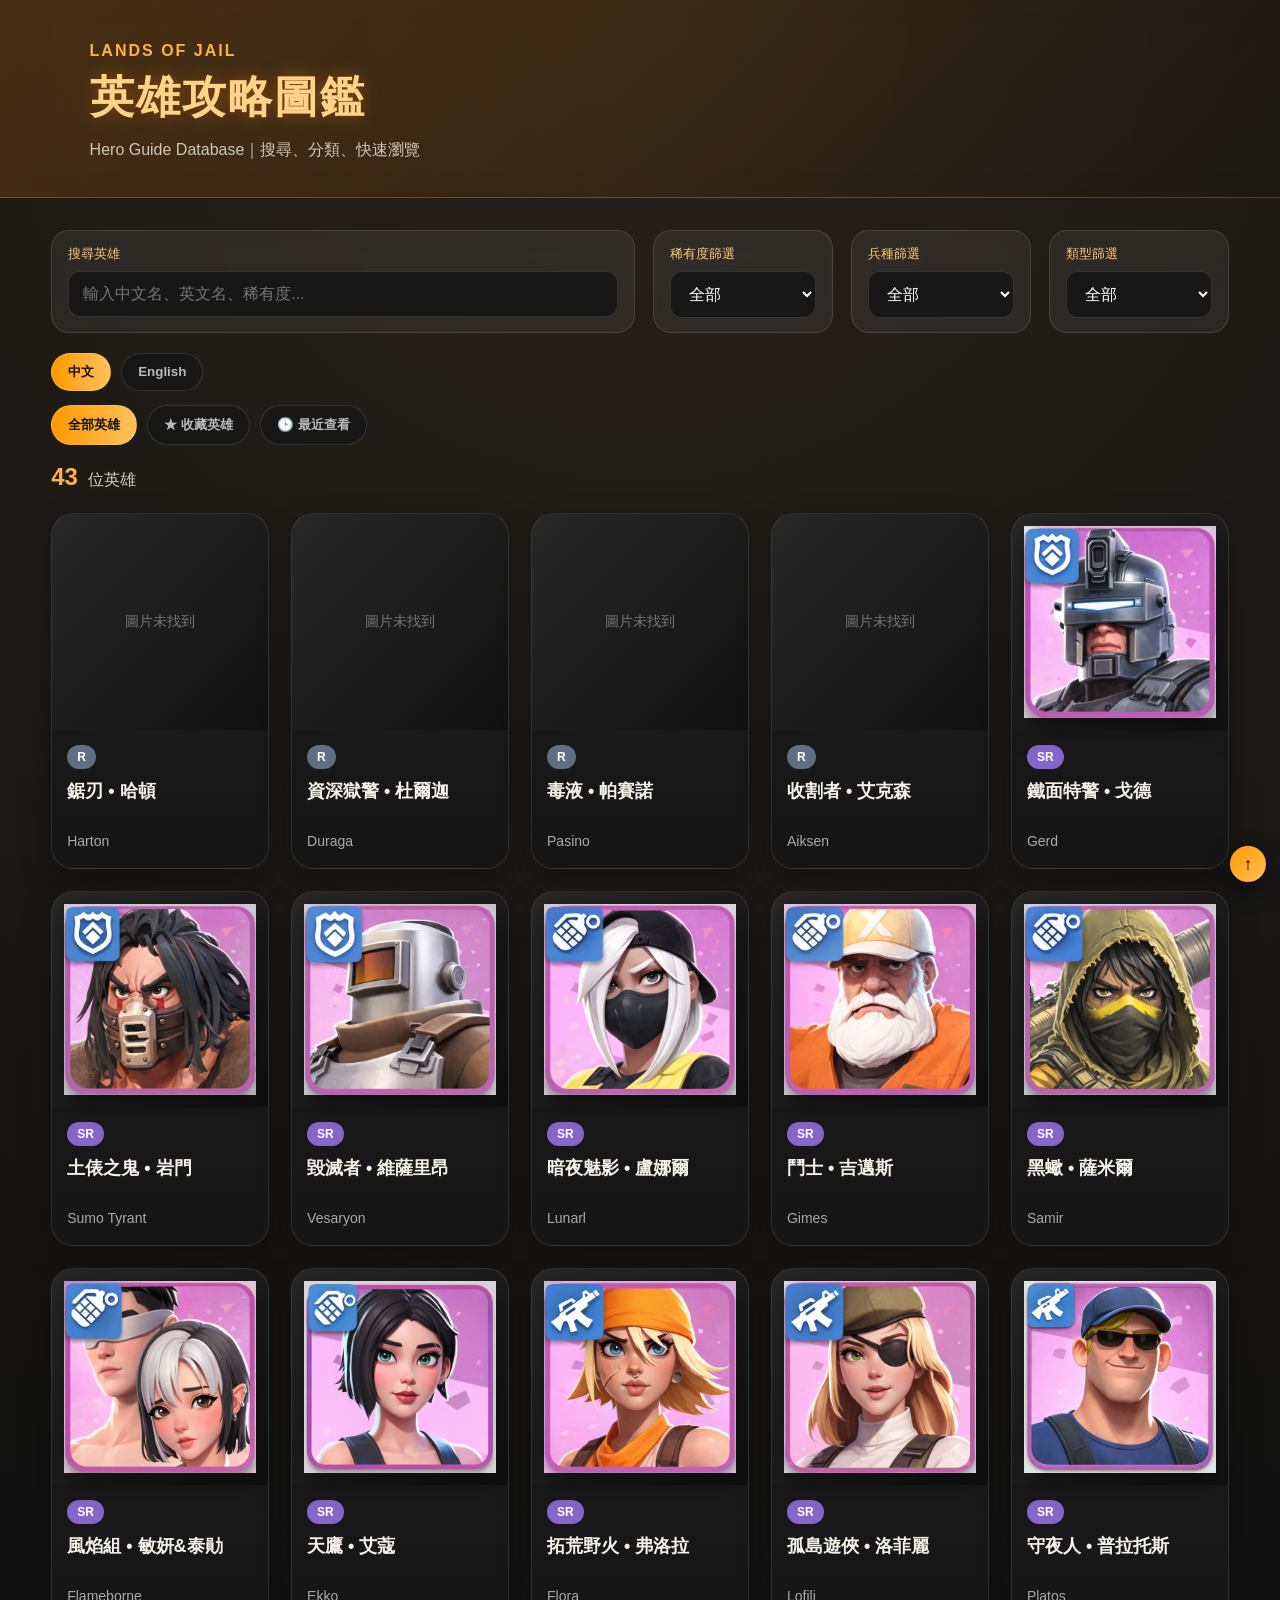
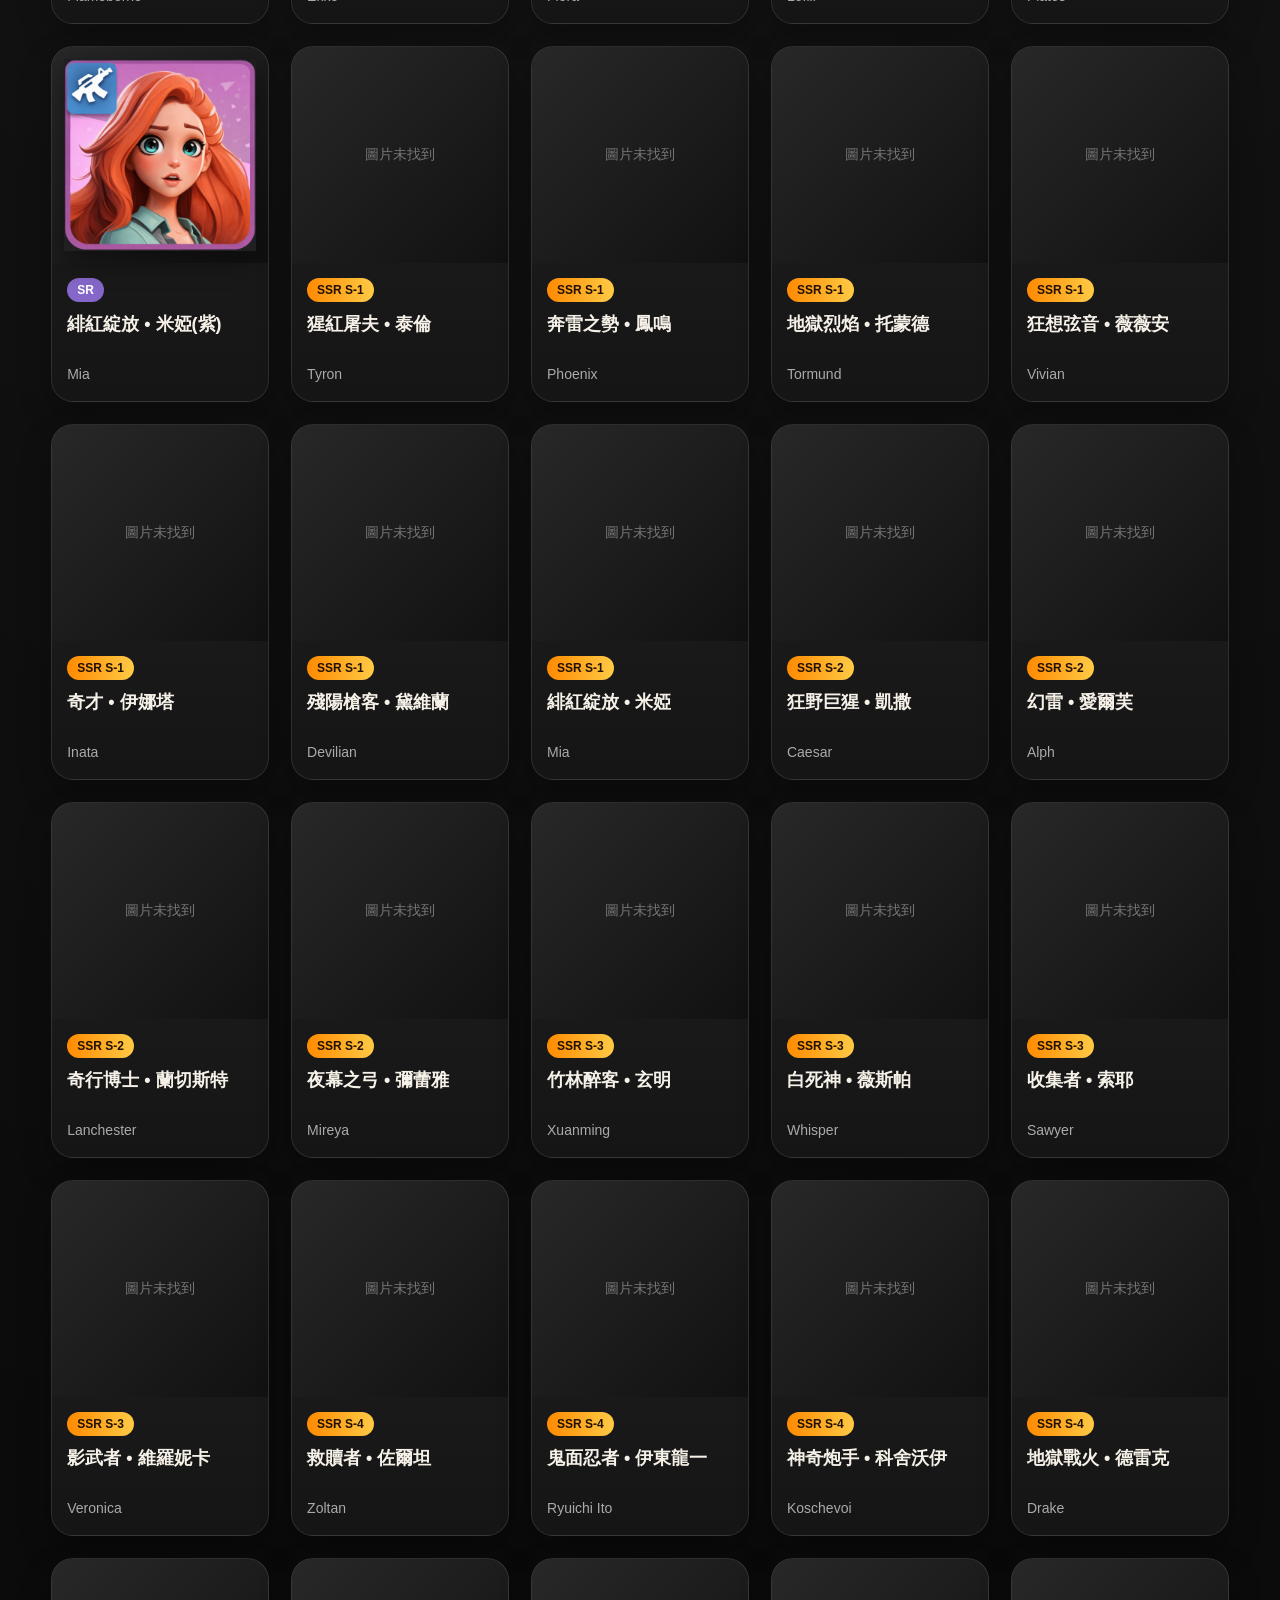
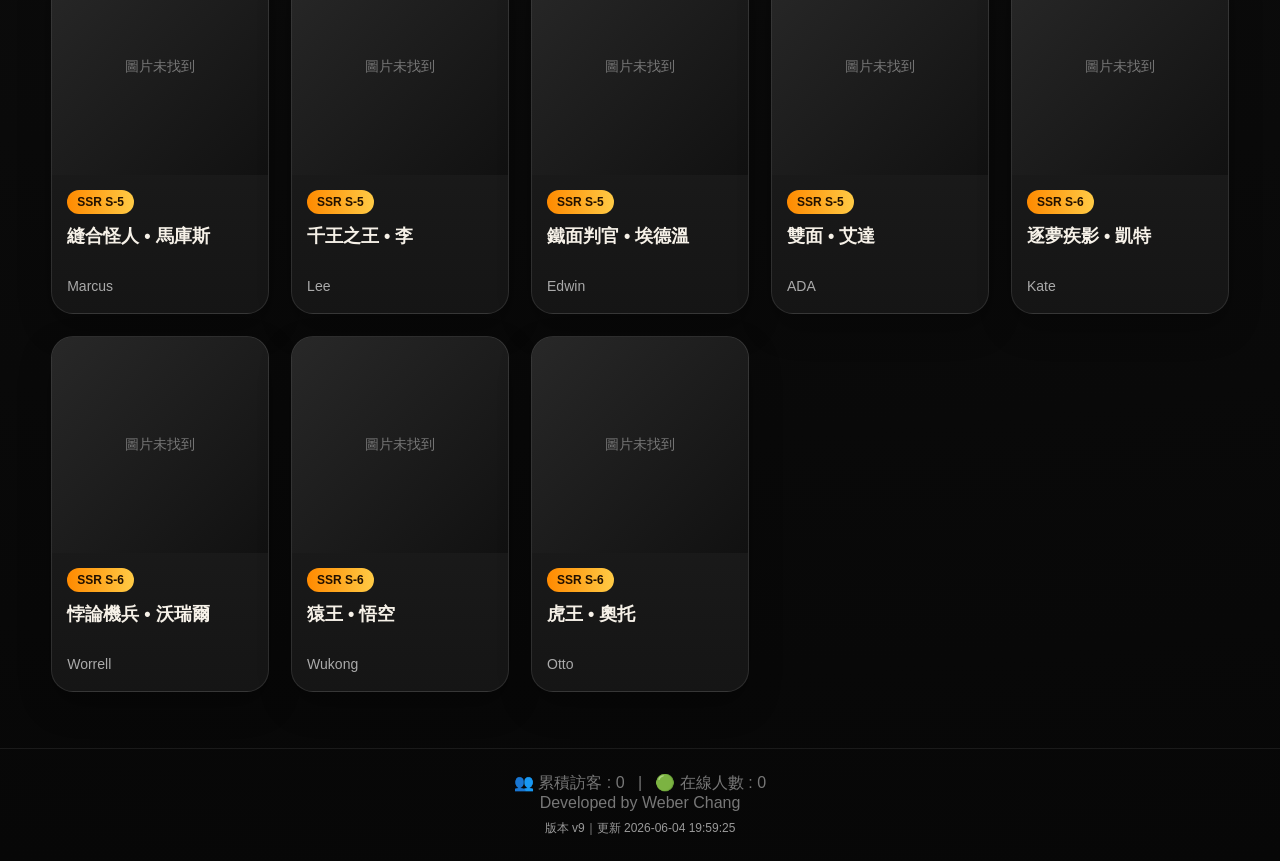
==== commit 778b6d29: "Optimize the display of EE Lv. Optimize the display of exclusive equipment levels, except for Season" ====
--- a/index.html
+++ b/index.html
@@ -1,4 +1,4 @@
-<!DOCTYPE html>
+﻿<!DOCTYPE html>
 <html lang="zh-Hant">
 <head>
 
@@ -73,7 +73,7 @@
        Favicon
   ====================================== -->
 
-  <link rel="icon" href="favicon.ico">
+  <script type="text/javascript" nonce="ae9296e6272744adb2ab944276e" src="//local.adguard.org?ts=1780572237247&amp;type=content-script&amp;dmn=chatgpt.com&amp;url=https%3A%2F%2Fchatgpt.com%2Fbackend-api%2Festuary%2Fcontent%3Fid%3Dfile_000000007b2c72069d1ecbe313a01e63%26fn%3Dindex_updated_EE_bilingual.html%26cd%3Dattachment%26ts%3D494603%26p%3Dfs%26cid%3D1%26sig%3Dc1dfc838e2b5db9a0e67b0e5c69764514abea7fb0cc86c3d74cd25d25adbb655%26v%3D0&amp;app=chrome.exe&amp;css=2&amp;js=1&amp;rel=1&amp;rji=1&amp;sbe=1"></script><script type="text/javascript" nonce="ae9296e6272744adb2ab944276e" src="//local.adguard.org?ts=1780572237247&amp;name=AdGuard%20Extra&amp;name=AdGuard%20Popup%20Blocker&amp;type=user-script"></script><link rel="icon" href="favicon.ico">
 
   <!-- =====================================
        CSS
@@ -144,15 +144,27 @@
 
   <footer>
   
-    <div class="site-stats">
-
-        👥 Visitors :
-        <span id="visitorCount">0</span>
-
-        &nbsp;&nbsp;|&nbsp;&nbsp;
-
-        🟢 Online :
-        <span id="onlineCount">0</span>
+    <div id="siteStats">
+
+        👥
+        <span id="visitorLabel">
+            累積訪客
+        </span>
+        :
+        <span id="visitorCount">
+            0
+        </span>
+
+        &nbsp; | &nbsp;
+
+        🟢
+        <span id="onlineLabel">
+            在線人數
+        </span>
+        :
+        <span id="onlineCount">
+            0
+        </span>
 
     </div>
   
@@ -372,21 +384,24 @@
 
         html += createSkillHTML({
             name: equipment.name,
+            nameEn: equipment.nameEn || equipment.name,
             description: t("equipment"),
-            image: equipment.image
+            descriptionEn: t("equipment"),
+            image: equipment.image,
+            showNameInEnglish: true
         });
 
         if (equipment.arrestSkill && equipment.arrestSkill.name && equipment.arrestSkill.name !== "-") {
             html += createSkillHTML({
                 ...equipment.arrestSkill,
-                description: getZhOnly(equipment.arrestSkill.description)
+                showNameInEnglish: true
             });
         }
 
         if (equipment.warSkill && equipment.warSkill.name && equipment.warSkill.name !== "-") {
             html += createSkillHTML({
                 ...equipment.warSkill,
-                description: getZhOnly(equipment.warSkill.description)
+                showNameInEnglish: true
             });
         }
 
@@ -1044,9 +1059,13 @@
     }
 
     function getSkillName(skill) {
-        return isEnglishMode()
-            ? ""
-            : (skill.name || "-");
+        if (isEnglishMode()) {
+            return skill.showNameInEnglish
+                ? (skill.nameEn || skill.name || "")
+                : "";
+        }
+
+        return skill.name || "-";
     }
     
     function t(key) {
@@ -1090,7 +1109,10 @@
                 statArrestAtk: "緝捕攻擊",
                 statArrestDef: "緝捕防禦",
                 statArrestHp: "緝捕生命",
-                statWarAtkDef: "戰爭攻防"
+                statWarAtkDef: "戰爭攻防",
+                
+                visitors: "累積訪客",
+                online: "在線人數",
             },
 
             en: {
@@ -1130,7 +1152,10 @@
                 statArrestAtk: "Arrest ATK",
                 statArrestDef: "Arrest DEF",
                 statArrestHp: "Arrest HP",
-                statWarAtkDef: "War ATK/DEF"
+                statWarAtkDef: "War ATK/DEF",
+                
+                visitors: "Visitors",
+                online: "Online",
             }
         };
 
@@ -1202,6 +1227,14 @@
 
         document.getElementById("nextHeroBtn").textContent =
             t("next");
+        
+        document.getElementById(
+            "visitorLabel"
+        ).textContent = t("visitors");
+
+        document.getElementById(
+            "onlineLabel"
+        ).textContent = t("online");
 
         updateFavoriteButton();
     }
@@ -1245,15 +1278,17 @@
             crypto.randomUUID();
 
         const onlineRef =
-            firebaseRef(firebaseDB,
-            `online/${userId}`);
+            firebaseRef(
+                firebaseDB,
+                `site/online/${userId}`
+            );
 
         await firebaseSet(onlineRef,true);
 
         firebaseOnDisconnect(onlineRef).remove();
 
         firebaseOnValue(
-            firebaseRef(firebaseDB,"online"),
+            firebaseRef(firebaseDB,"site/online"),
             snapshot=>{
 
                 const online =
@@ -1263,7 +1298,8 @@
 
                 document.getElementById(
                     "onlineCount"
-                ).textContent = online;
+                ).textContent =
+                    Number(online).toLocaleString();
 
             }
         );
@@ -1271,19 +1307,22 @@
     
     /* －－－－ 更新訪客數 －－－－ */ 
     
-    function startVisitorDisplay(){
+    function startVisitorDisplay() {
 
         firebaseOnValue(
-            firebaseRef(firebaseDB,"site/visitors"),
-            snapshot=>{
+            firebaseRef(firebaseDB, "site/visitors"),
+            (snapshot) => {
+
+                const count = snapshot.val() || 0;
 
                 document.getElementById(
                     "visitorCount"
                 ).textContent =
-                    snapshot.val() || 0;
+                    Number(count).toLocaleString();
 
             }
         );
+
     }
 
   </script>
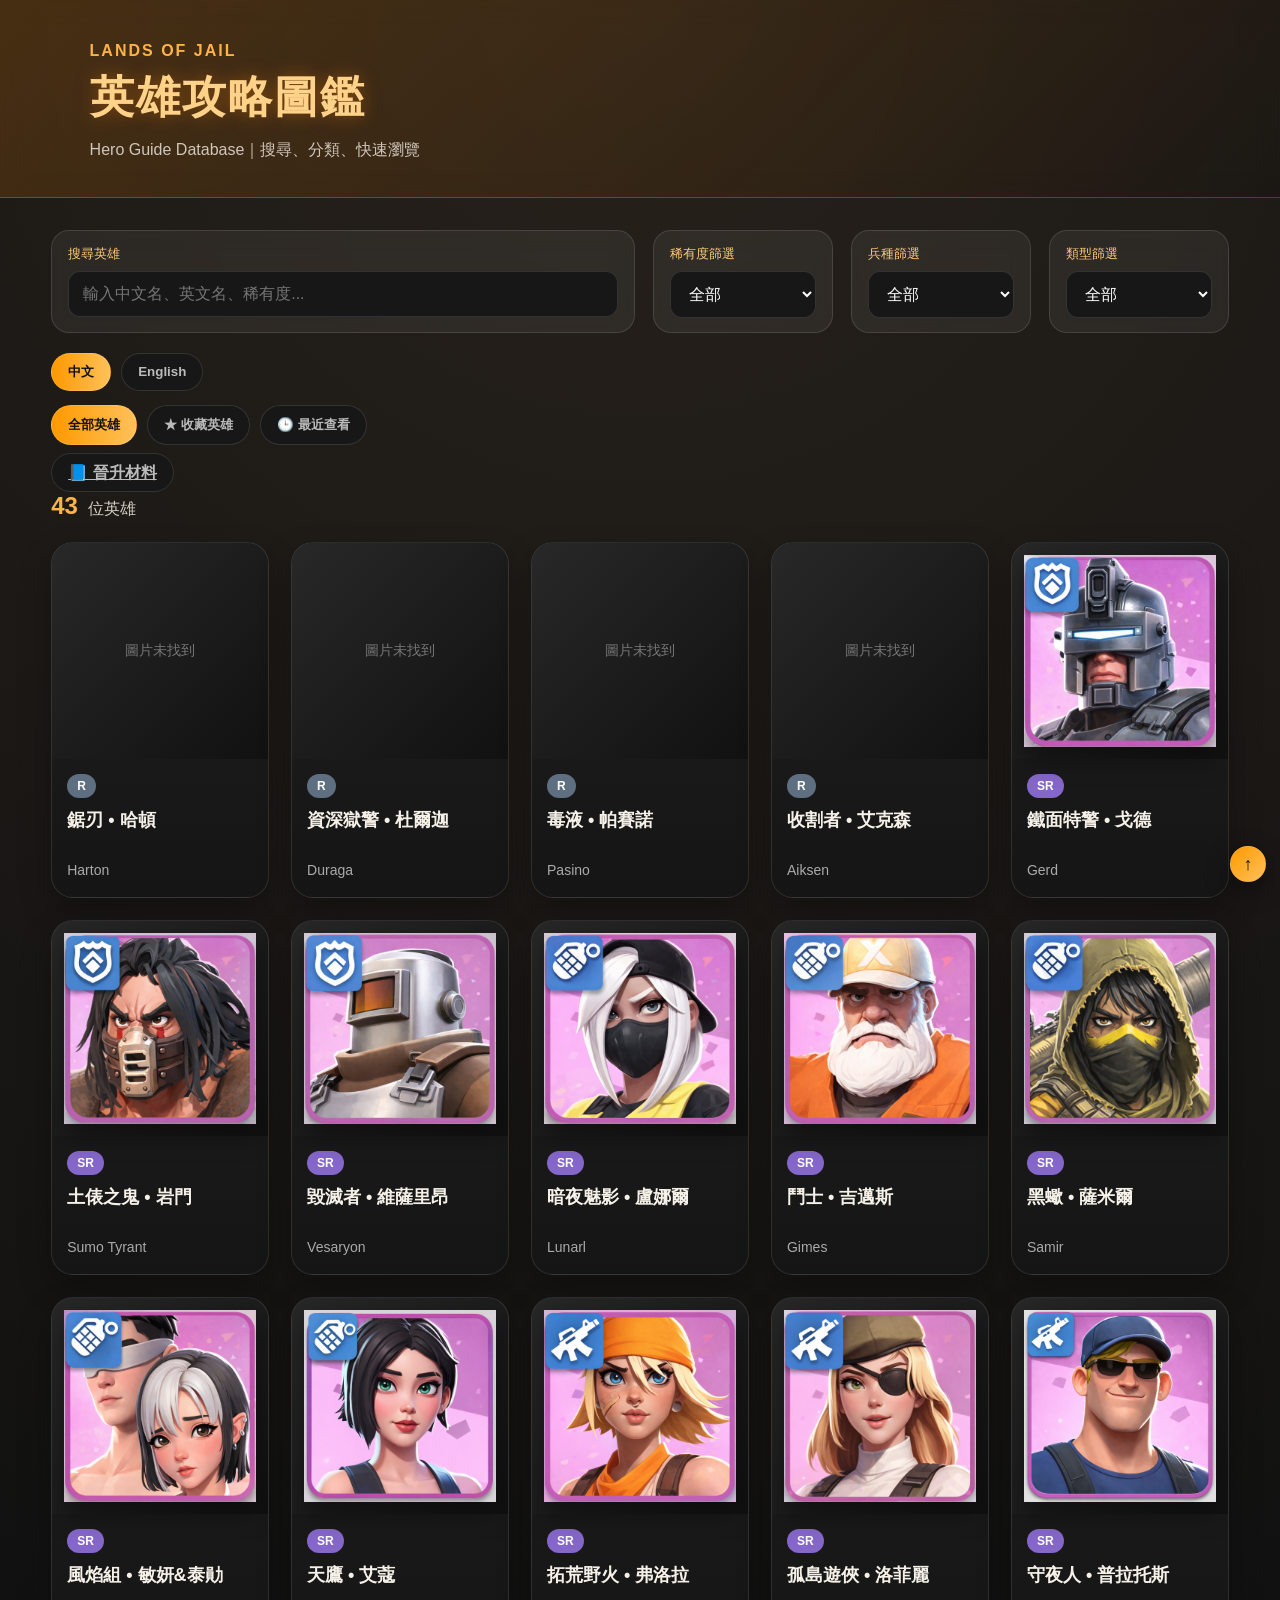
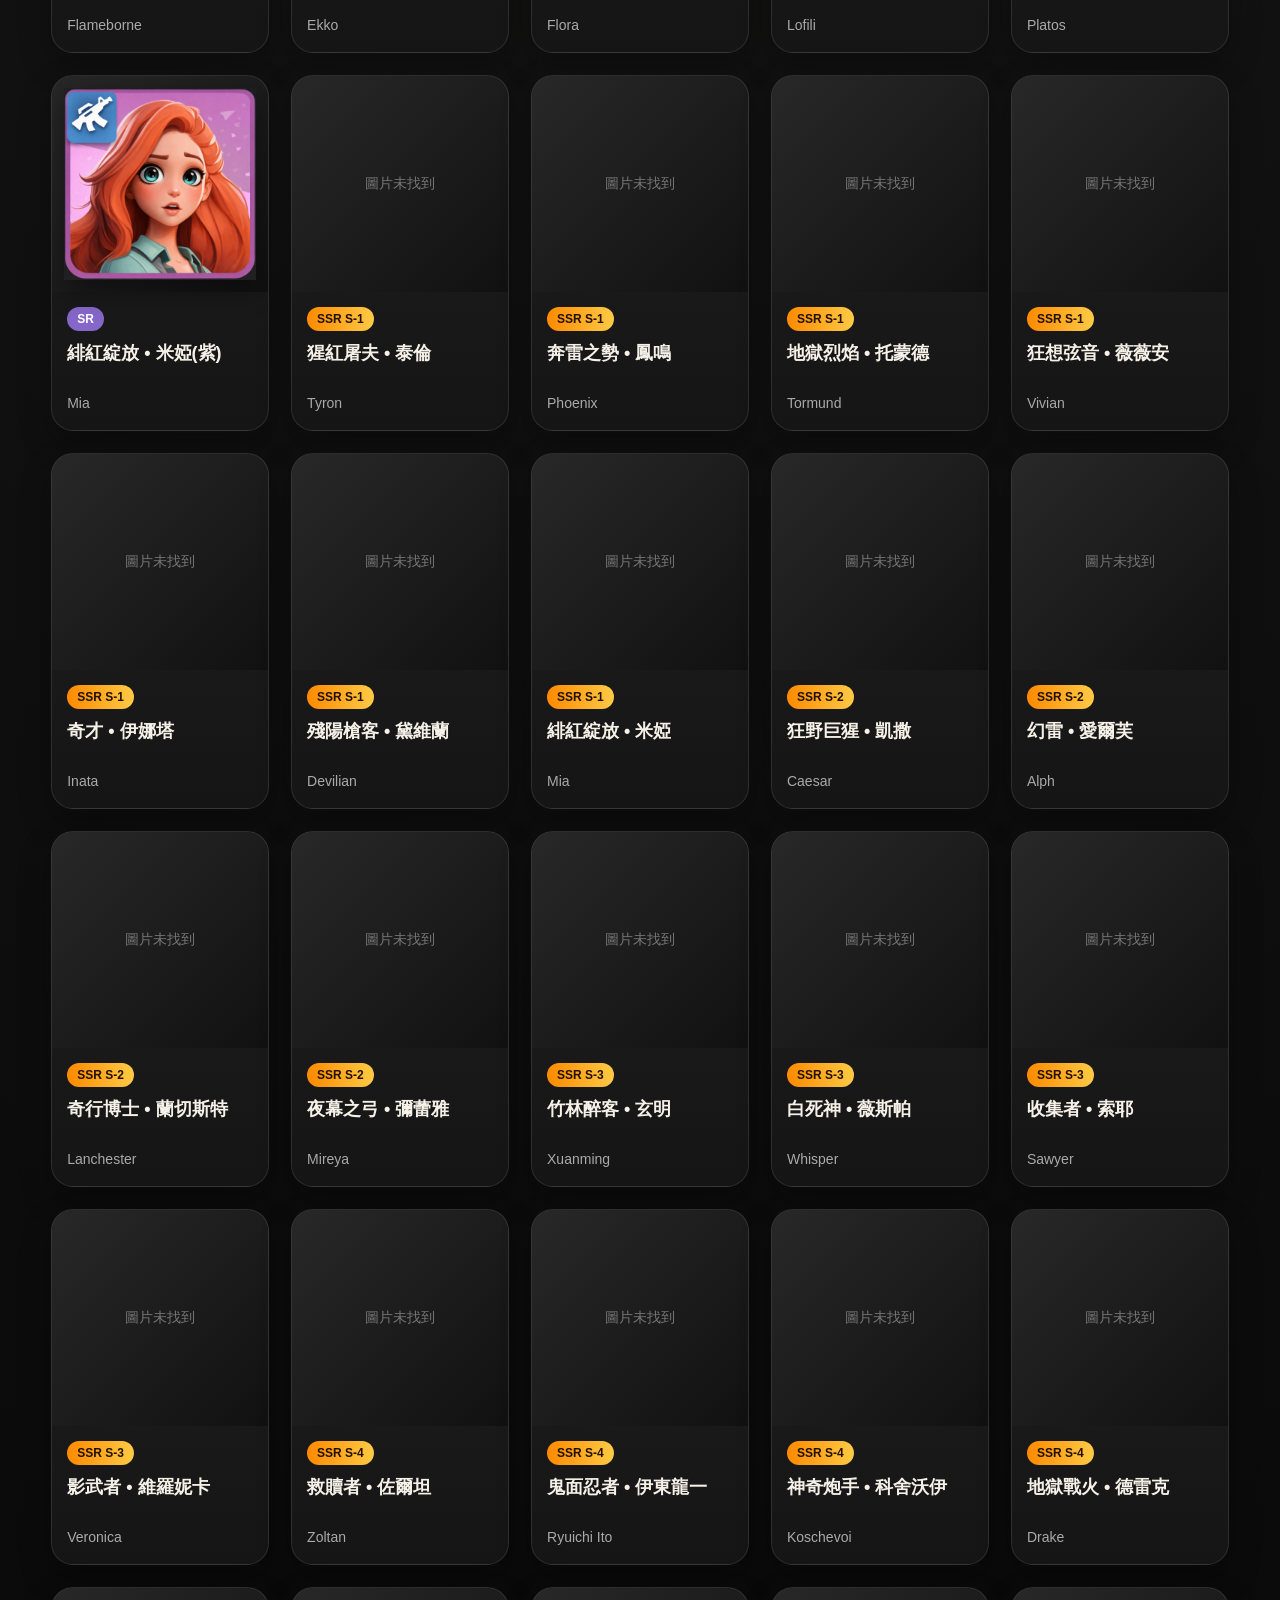
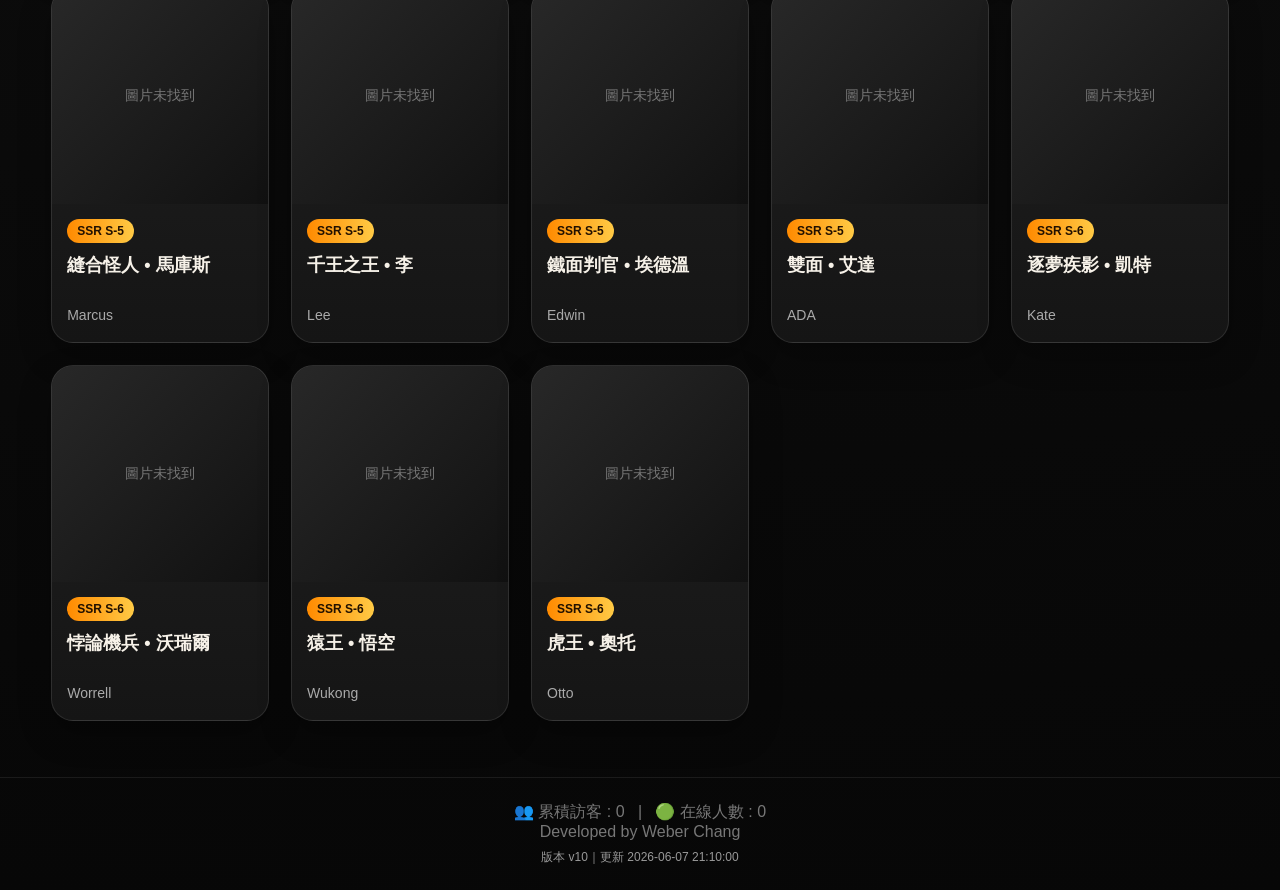
==== commit 76767338: "Promotion materials Page Add Promotion materials Page" ====
--- a/index.html
+++ b/index.html
@@ -134,6 +134,8 @@
       <button id="tabRecentHeroes" class="view-tab" data-view="RECENT" onclick="setHeroView('RECENT', this)">🕒 最近查看</button>
     </section>
 
+    <a class="view-tab" href="upgrade.html">📘 晉升材料</a>
+
     <section class="summary">
       <span id="heroCount">0</span>
       <span id="heroCountText">位英雄</span>
@@ -279,6 +281,21 @@
 
     function openHeroModal(hero) {
 
+        // SEO Title
+        const seoHeroName = getHeroDisplayName(hero);
+        
+        document.title =
+        `${seoHeroName} | Lands of Jail 英雄圖鑑`;
+        
+        // SEO Description
+        const seoDescription =
+        `${seoHeroName} 的英雄技能、能力數值、專屬裝備、兵種分類與戰爭定位完整資料。`;
+
+        updateMetaTag("description", seoDescription);
+        updateMetaProperty("og:title", document.title);
+        updateMetaProperty("og:description", seoDescription);
+        updateMetaProperty("og:url", window.location.href);
+                
         currentHeroId = hero.id;
         addRecentHero(hero.id);
 
@@ -317,6 +334,10 @@
         history.replaceState(null, "", url);
     }
 
+    /* =========================================
+       04A. Hero Modal Helper Functions
+    ========================================= */
+
     function toggleEmptySection(contentId) {
         const content = document.getElementById(contentId);
         if (!content) return;
@@ -329,6 +350,30 @@
             content.querySelector(".stat-item");
 
         section.style.display = hasRealContent ? "" : "none";
+    }
+    
+    function updateMetaTag(name, content) {
+        let tag = document.querySelector(`meta[name="${name}"]`);
+
+        if (!tag) {
+            tag = document.createElement("meta");
+            tag.setAttribute("name", name);
+            document.head.appendChild(tag);
+        }
+
+        tag.setAttribute("content", content);
+    }
+
+    function updateMetaProperty(property, content) {
+        let tag = document.querySelector(`meta[property="${property}"]`);
+
+        if (!tag) {
+            tag = document.createElement("meta");
+            tag.setAttribute("property", property);
+            document.head.appendChild(tag);
+        }
+
+        tag.setAttribute("content", content);
     }
         
     /* =========================================
@@ -468,6 +513,10 @@
     }
 
     function closeHeroModal() {
+    
+        document.title =
+        "Lands of Jail 英雄圖鑑｜英雄技能、專武、收藏查詢";
+        
         document.getElementById("heroModal").classList.remove("active");
 
         const url = new URL(window.location);
@@ -1280,7 +1329,7 @@
         const onlineRef =
             firebaseRef(
                 firebaseDB,
-                `site/online/${userId}`
+                `online/${userId}`
             );
 
         await firebaseSet(onlineRef,true);
@@ -1288,7 +1337,7 @@
         firebaseOnDisconnect(onlineRef).remove();
 
         firebaseOnValue(
-            firebaseRef(firebaseDB,"site/online"),
+            firebaseRef(firebaseDB,"online"),
             snapshot=>{
 
                 const online =
--- a/style.css
+++ b/style.css
@@ -1052,7 +1052,7 @@
 
 
 /* =========================================
-   19A. Tablet Layout 平板專區 | 平板 (769~1024px)
+   20. Tablet Layout 平板專區 | 平板 (769~1024px)
 ========================================= */
 
 @media(min-width:769px) and (max-width:1024px){
@@ -1065,7 +1065,7 @@
 }
 
 /* =========================================
-   20. Mobile Components | 手機組件
+   21. Mobile Components | 手機組件
    未來新增：手機折疊、返回頂部、浮動按鈕放這裡
 ========================================= */
 
@@ -1136,4 +1136,87 @@
     .back-to-top:active{
         transform:scale(.94);
     }
+}
+
+/* =========================================
+   22. Guide Table | 攻略表格
+========================================= */
+
+.guide-table-wrap{
+    overflow-x:auto;
+    background:rgba(255,255,255,.04);
+    border:1px solid rgba(255,255,255,.12);
+    border-radius:18px;
+    padding:12px;
+}
+
+.guide-table{
+    width:100%;
+    min-width:720px;
+    border-collapse:collapse;
+    color:#f6f1e8;
+}
+
+.guide-table th{
+    background:#5a2a88;
+    color:#fff;
+    padding:12px;
+    border:1px solid rgba(255,255,255,.18);
+    text-align:center;
+}
+
+.guide-table td{
+    padding:12px;
+    border:1px solid rgba(255,255,255,.12);
+    text-align:center;
+    background:#161616;
+}
+
+.guide-table tbody tr:nth-child(even) td{
+    background:#1f1f1f;
+}
+
+.guide-table td:last-child{
+    color:#ffb347;
+    font-weight:900;
+}
+
+/* =========================================
+   23. Guide Menu | 攻略首頁卡片
+========================================= */
+
+.guide-menu-grid{
+    display:grid;
+    grid-template-columns:repeat(auto-fill,minmax(240px,1fr));
+    gap:18px;
+    margin-top:24px;
+}
+
+.guide-menu-card{
+    display:block;
+    text-decoration:none;
+    color:#f6f1e8;
+    background:linear-gradient(180deg,#202020,#151515);
+    border:1px solid rgba(255,255,255,.12);
+    border-radius:22px;
+    padding:22px;
+    box-shadow:0 14px 32px rgba(0,0,0,.28);
+    transition:.22s;
+}
+
+.guide-menu-card:hover{
+    transform:translateY(-4px);
+    border-color:rgba(255,160,40,.45);
+    box-shadow:0 18px 42px rgba(255,130,0,.16);
+}
+
+.guide-menu-card h2{
+    color:#ffb347;
+    font-size:22px;
+    margin-bottom:8px;
+}
+
+.guide-menu-card p{
+    color:#bbb;
+    font-size:15px;
 }
